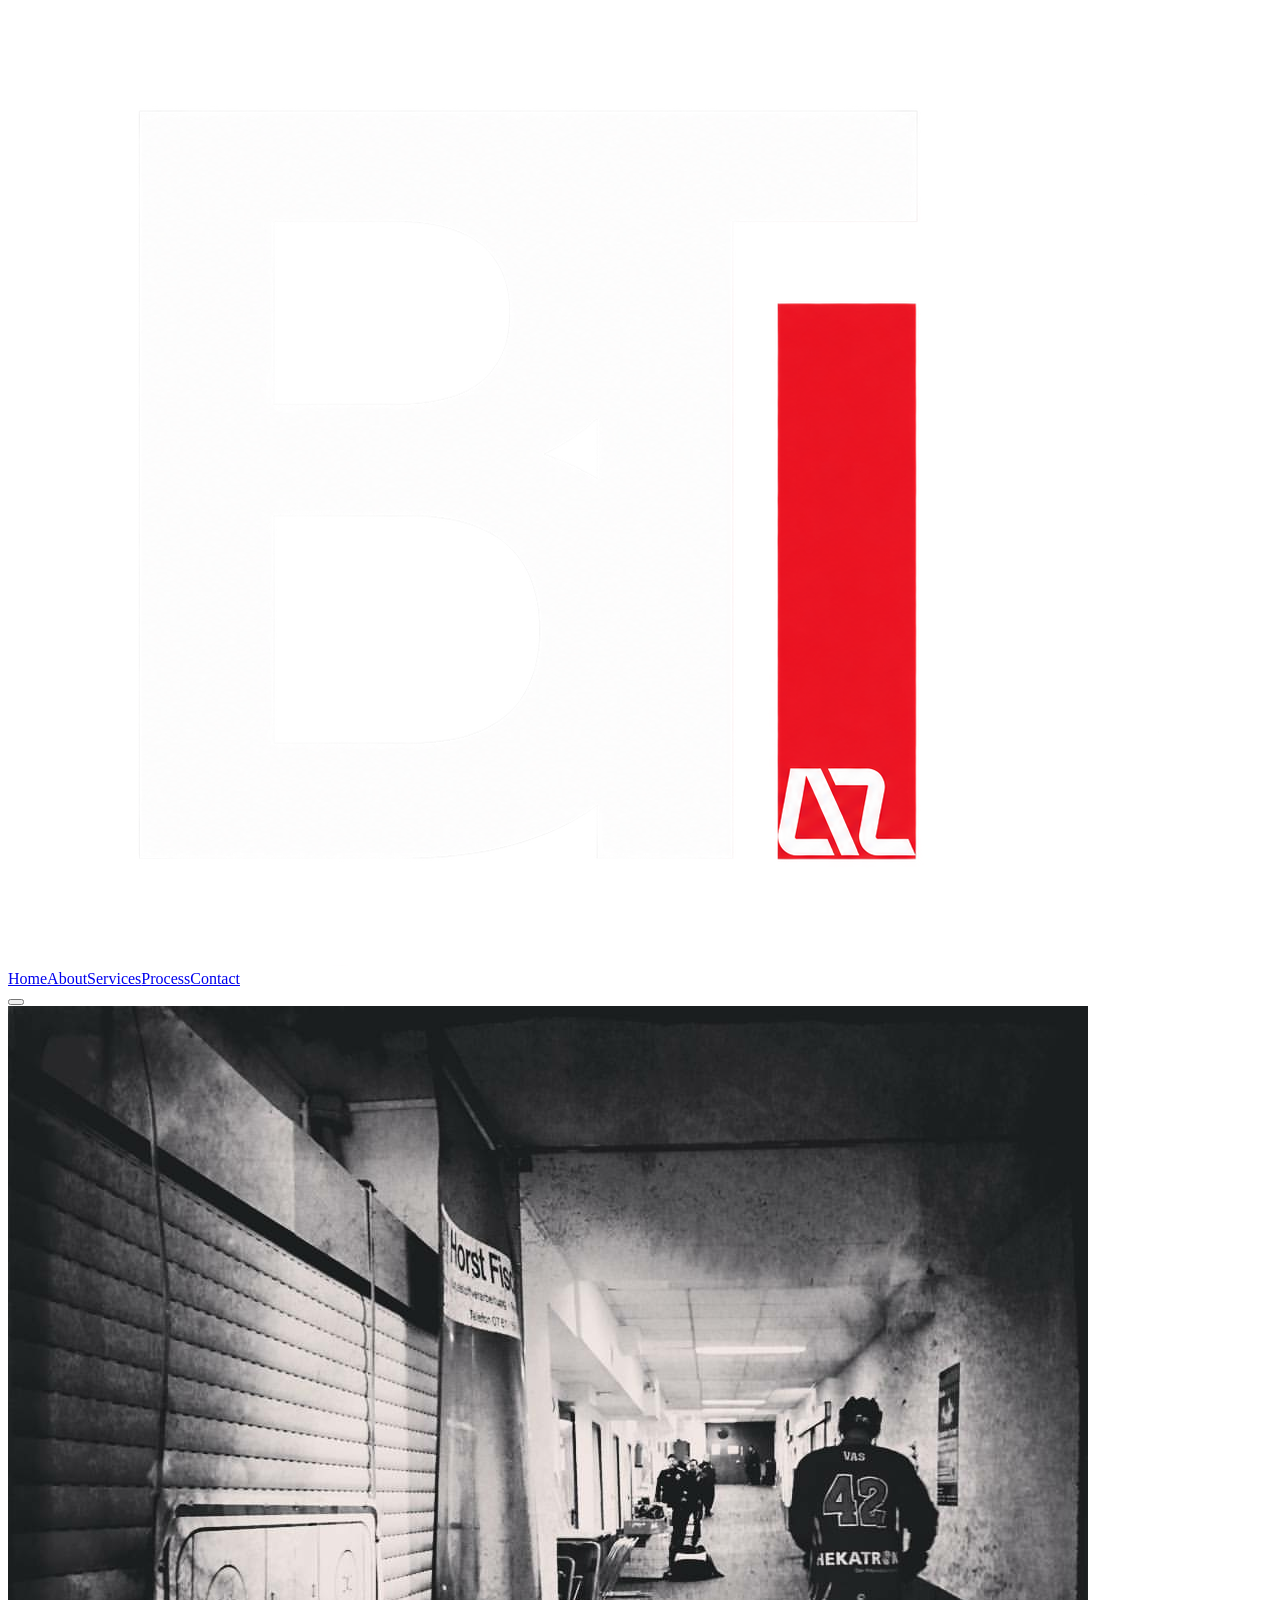
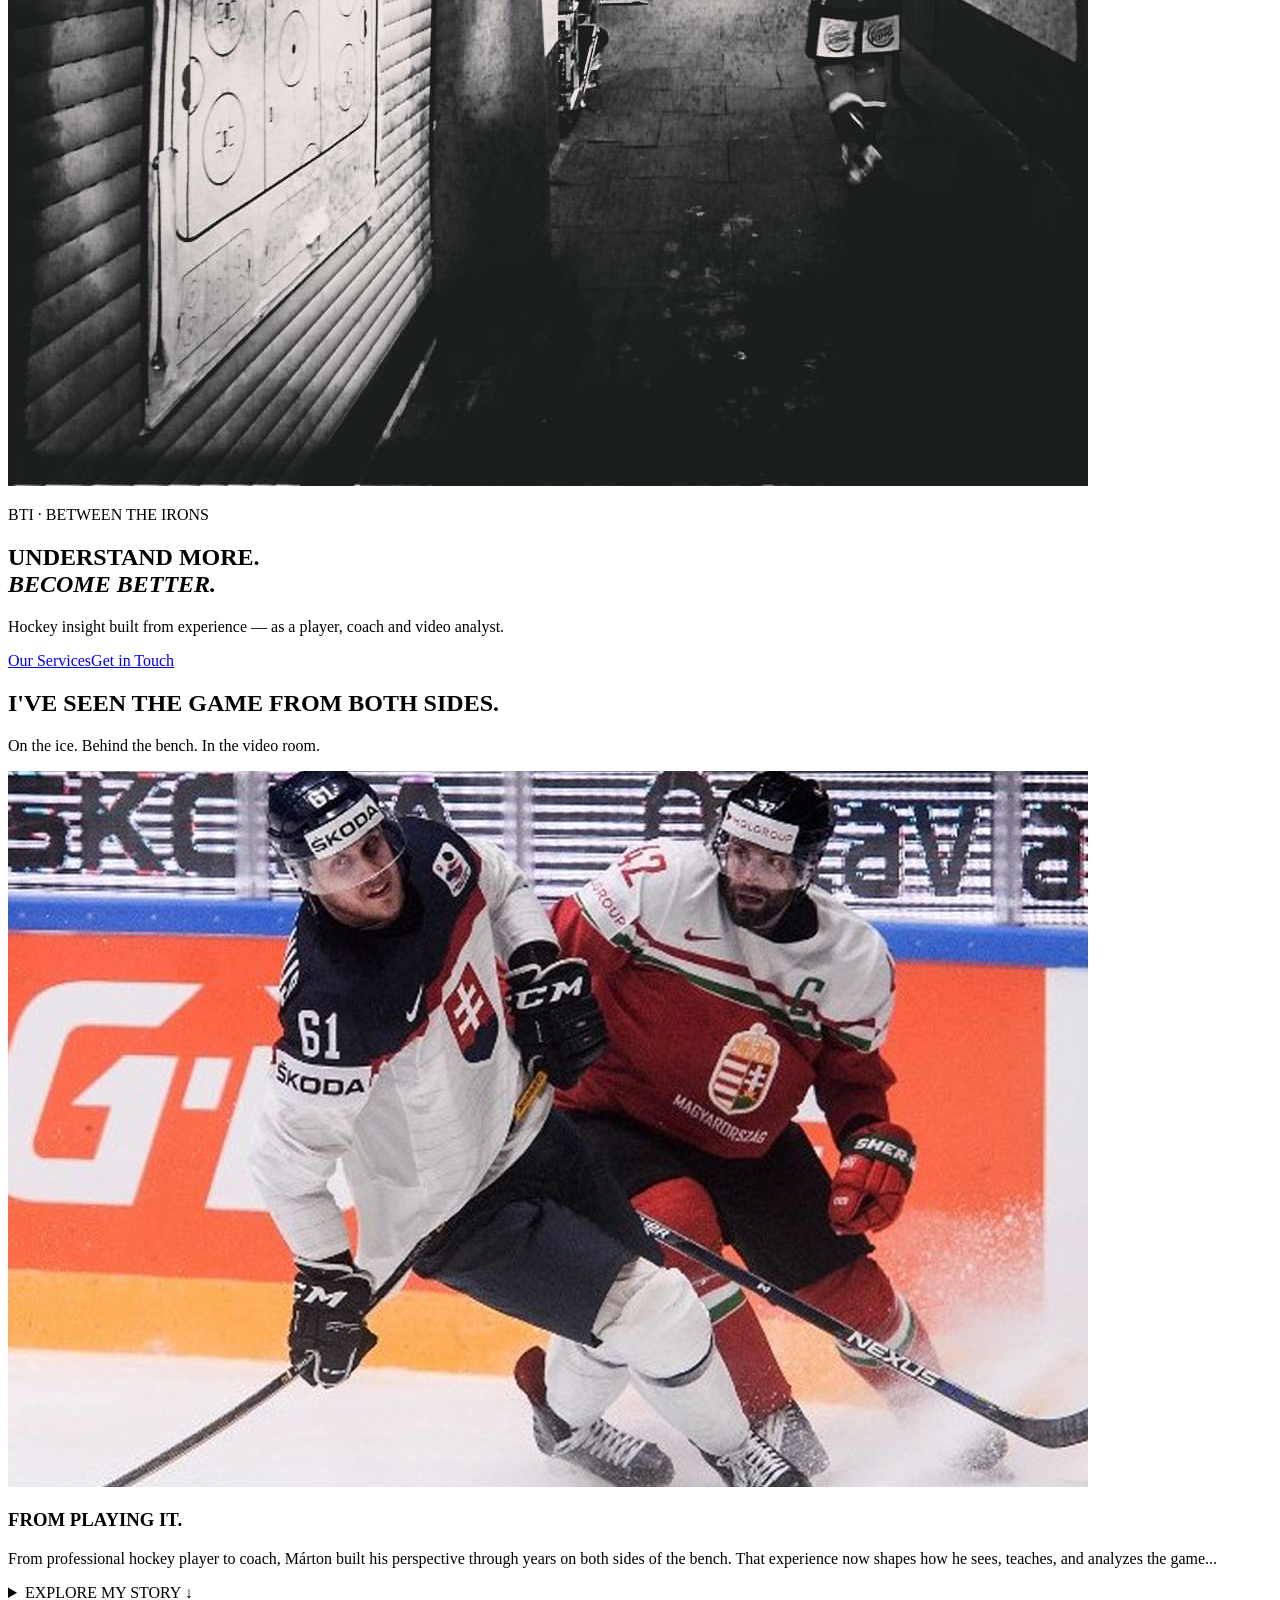
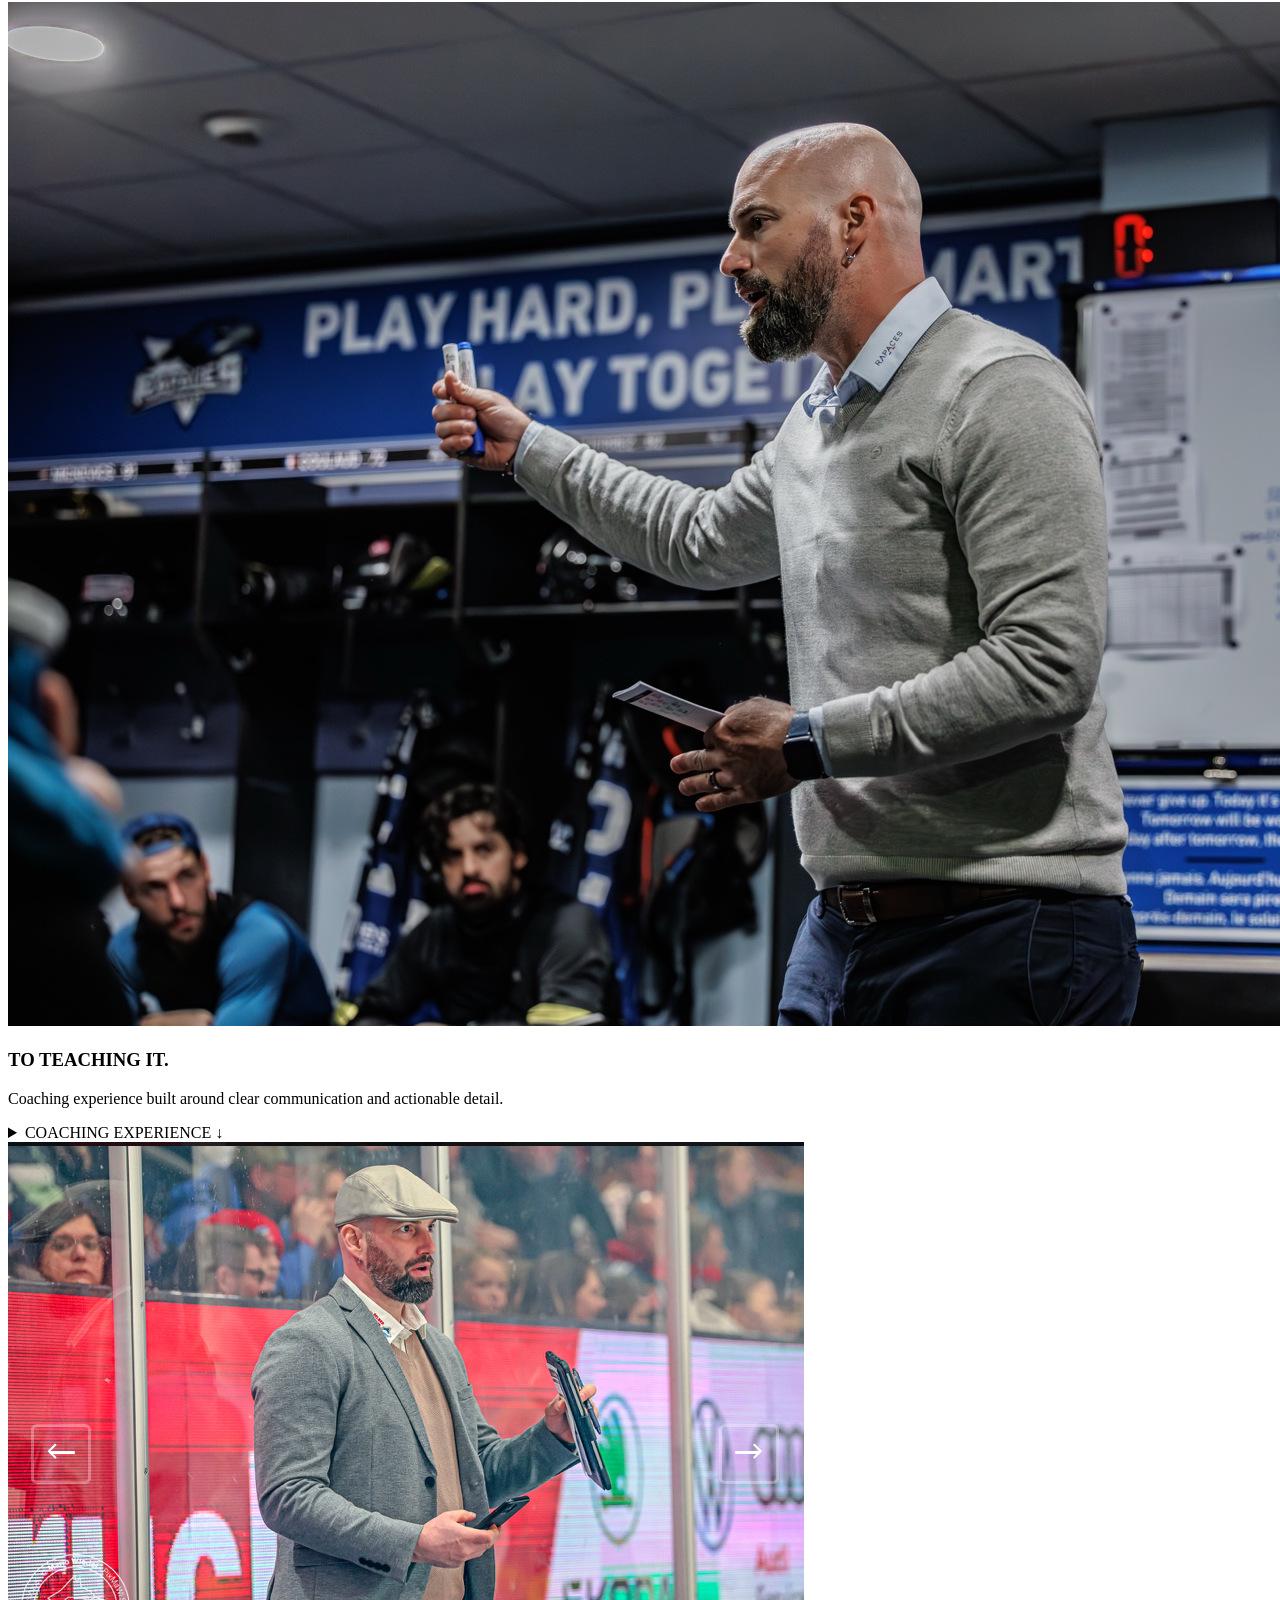
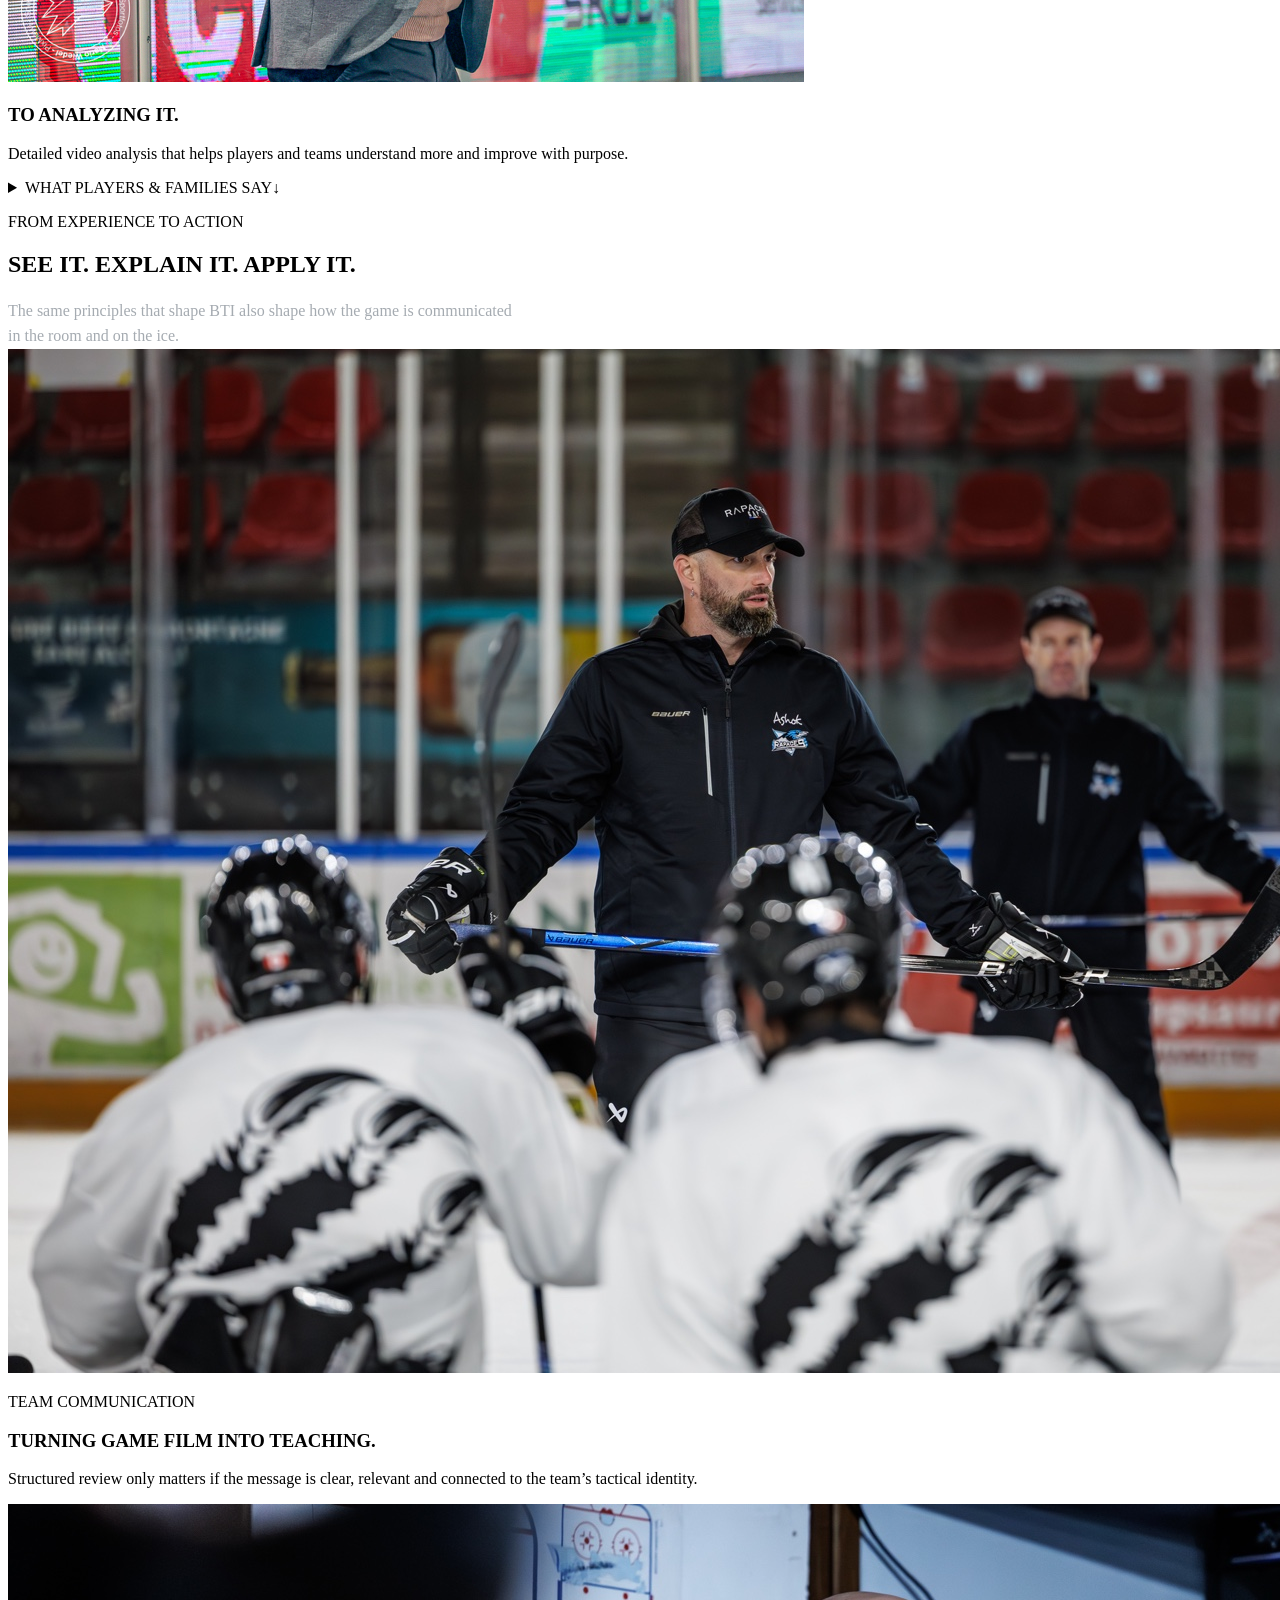
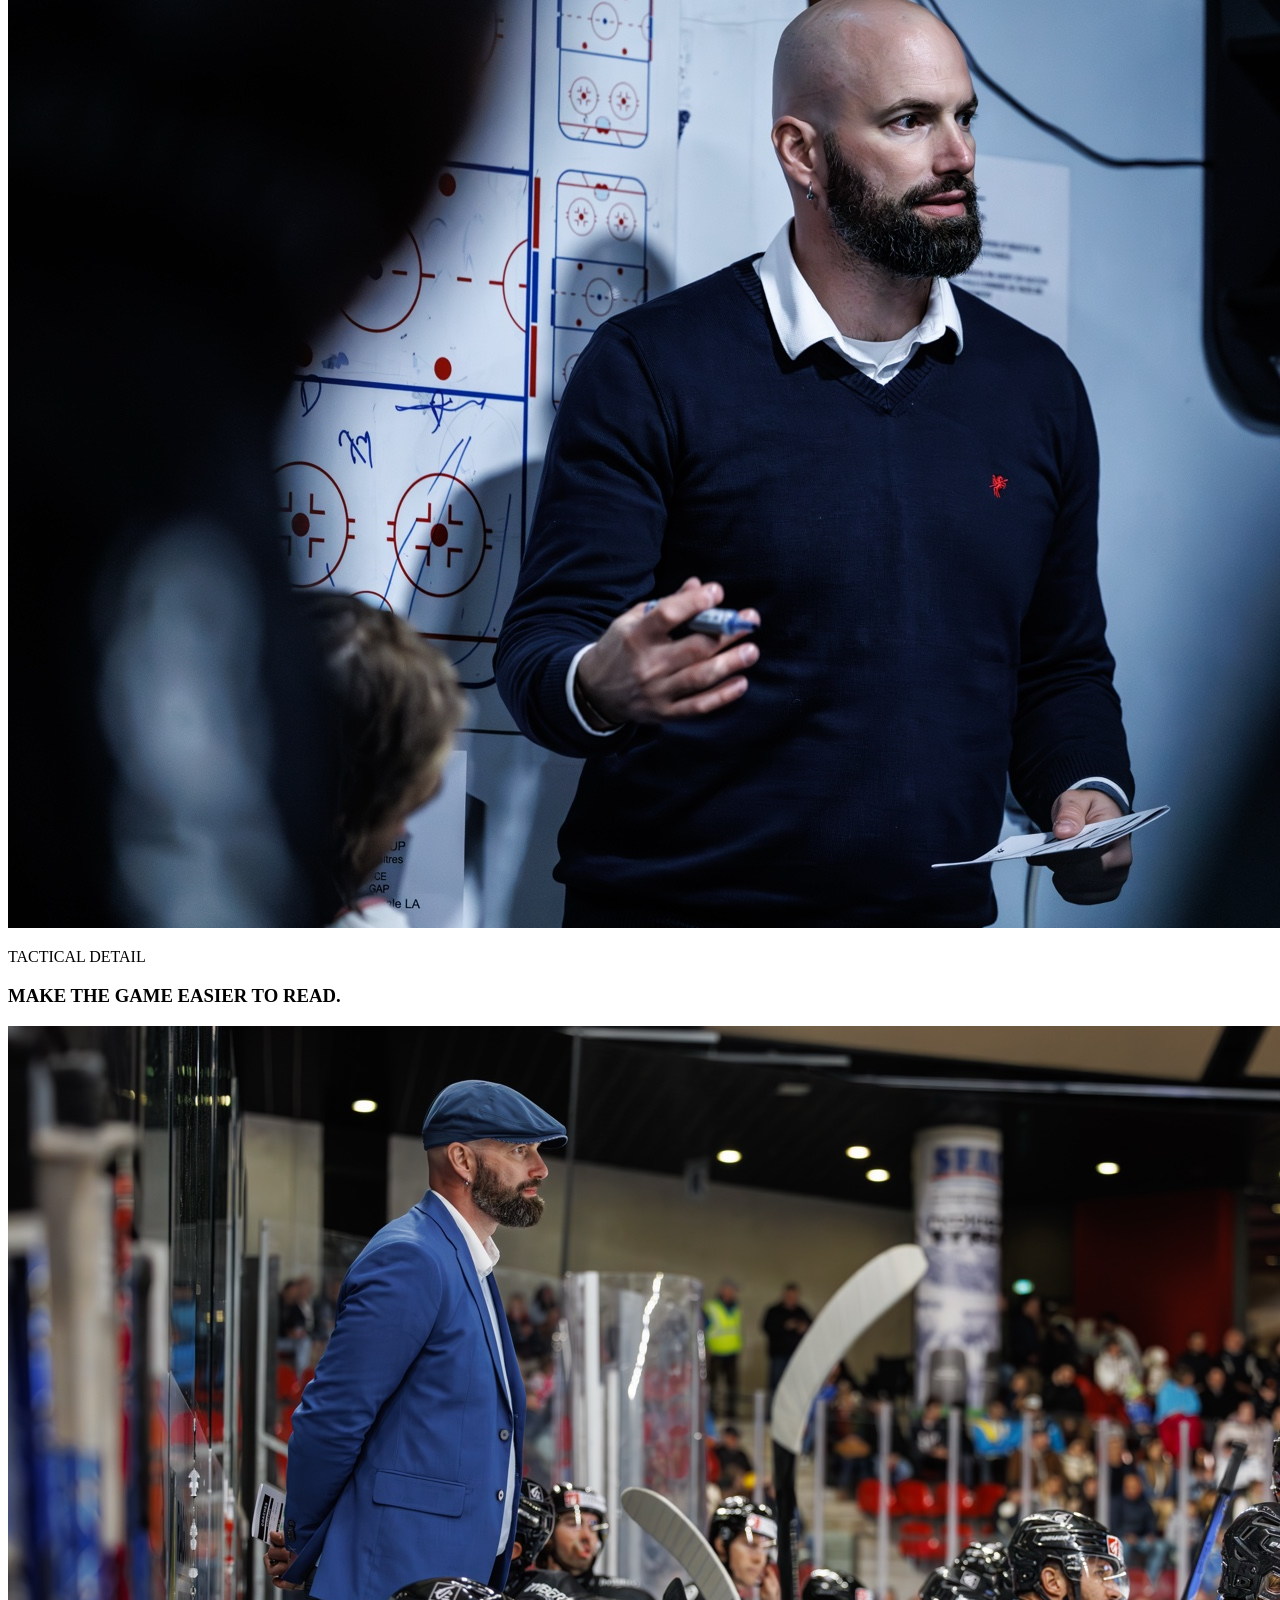
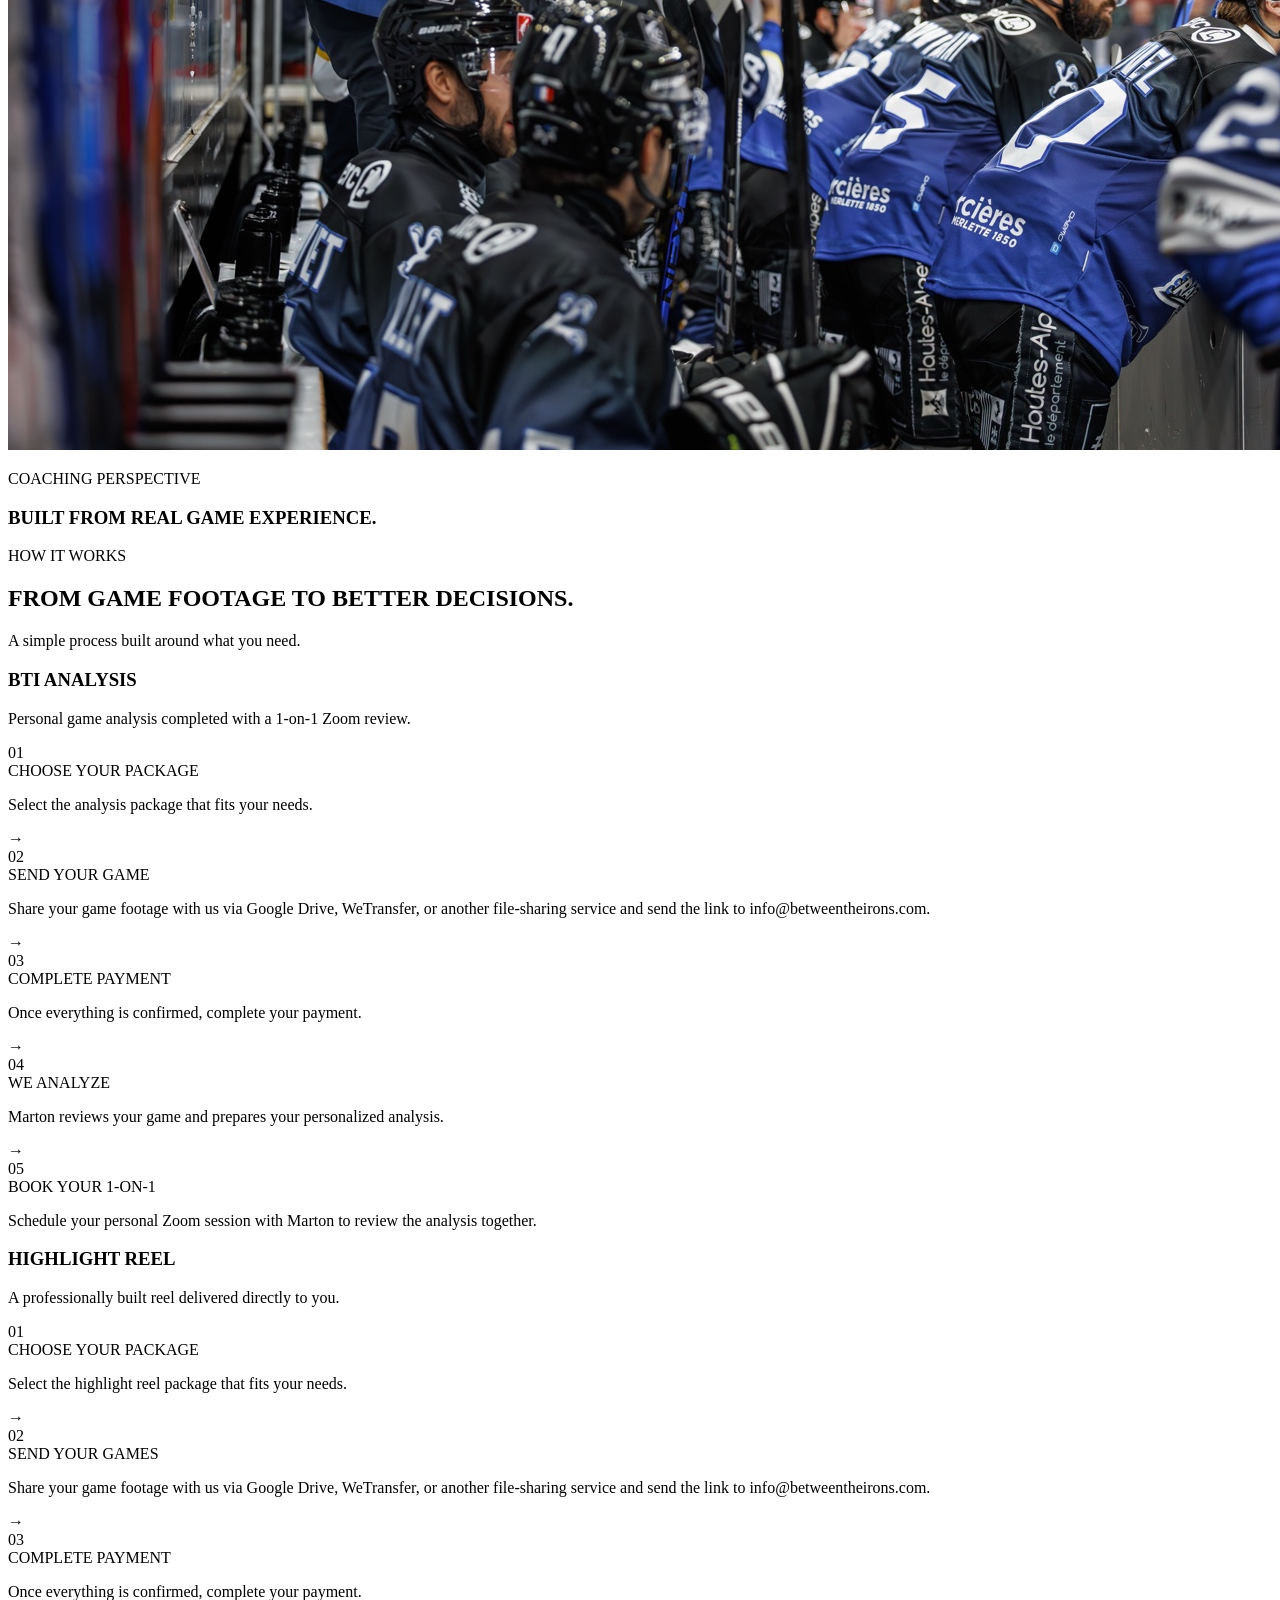
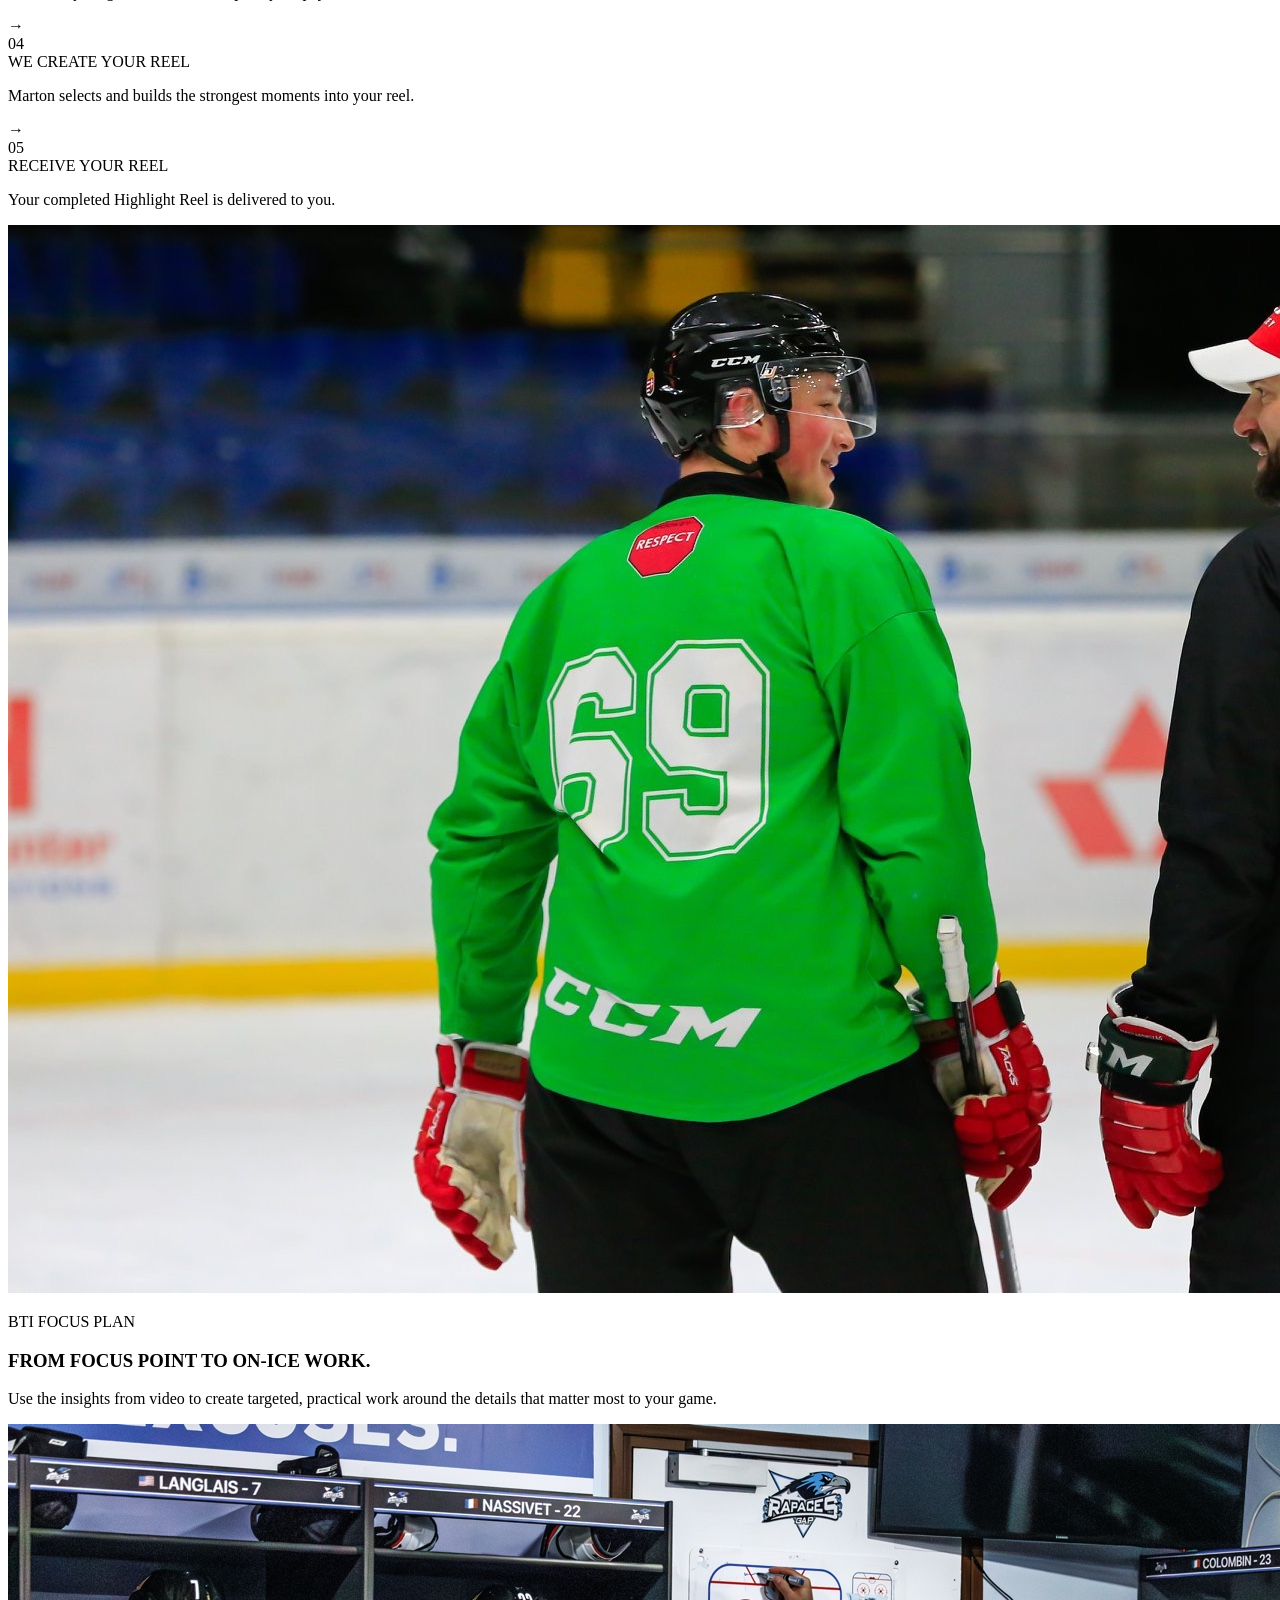
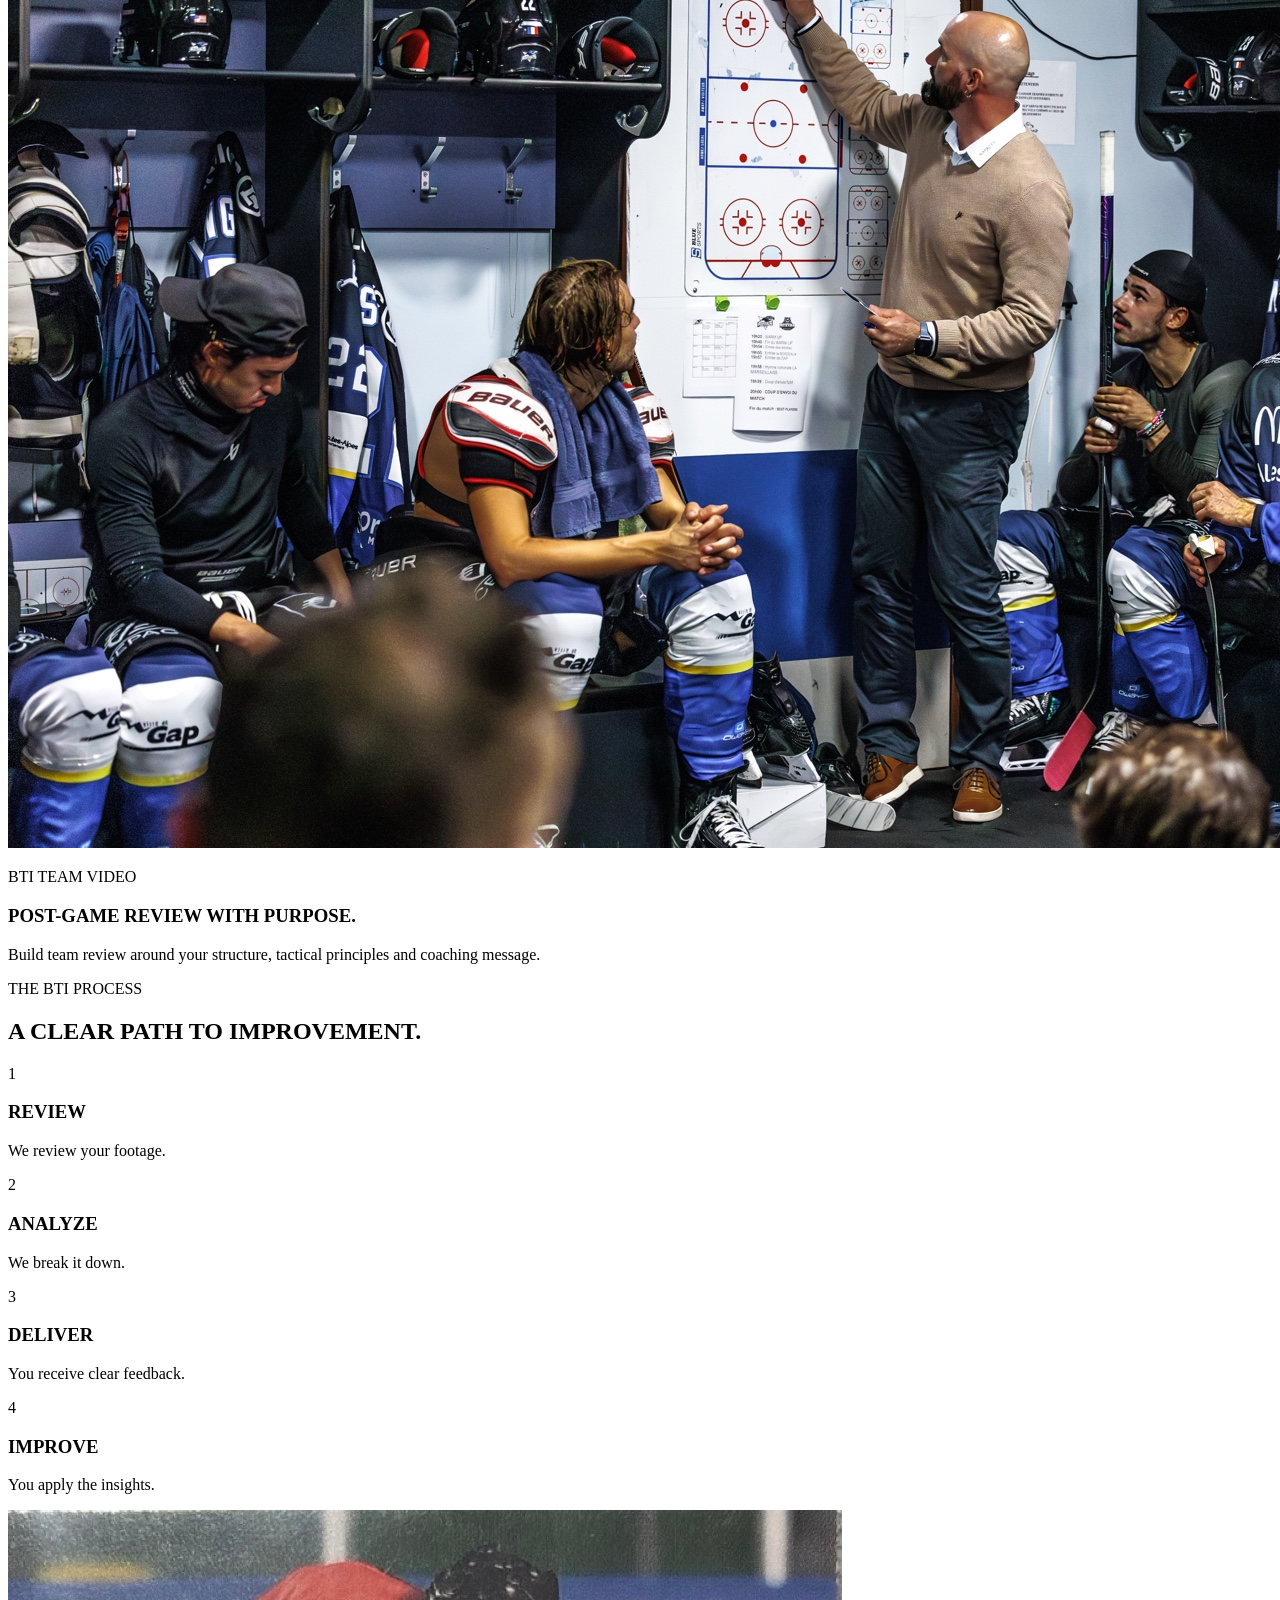
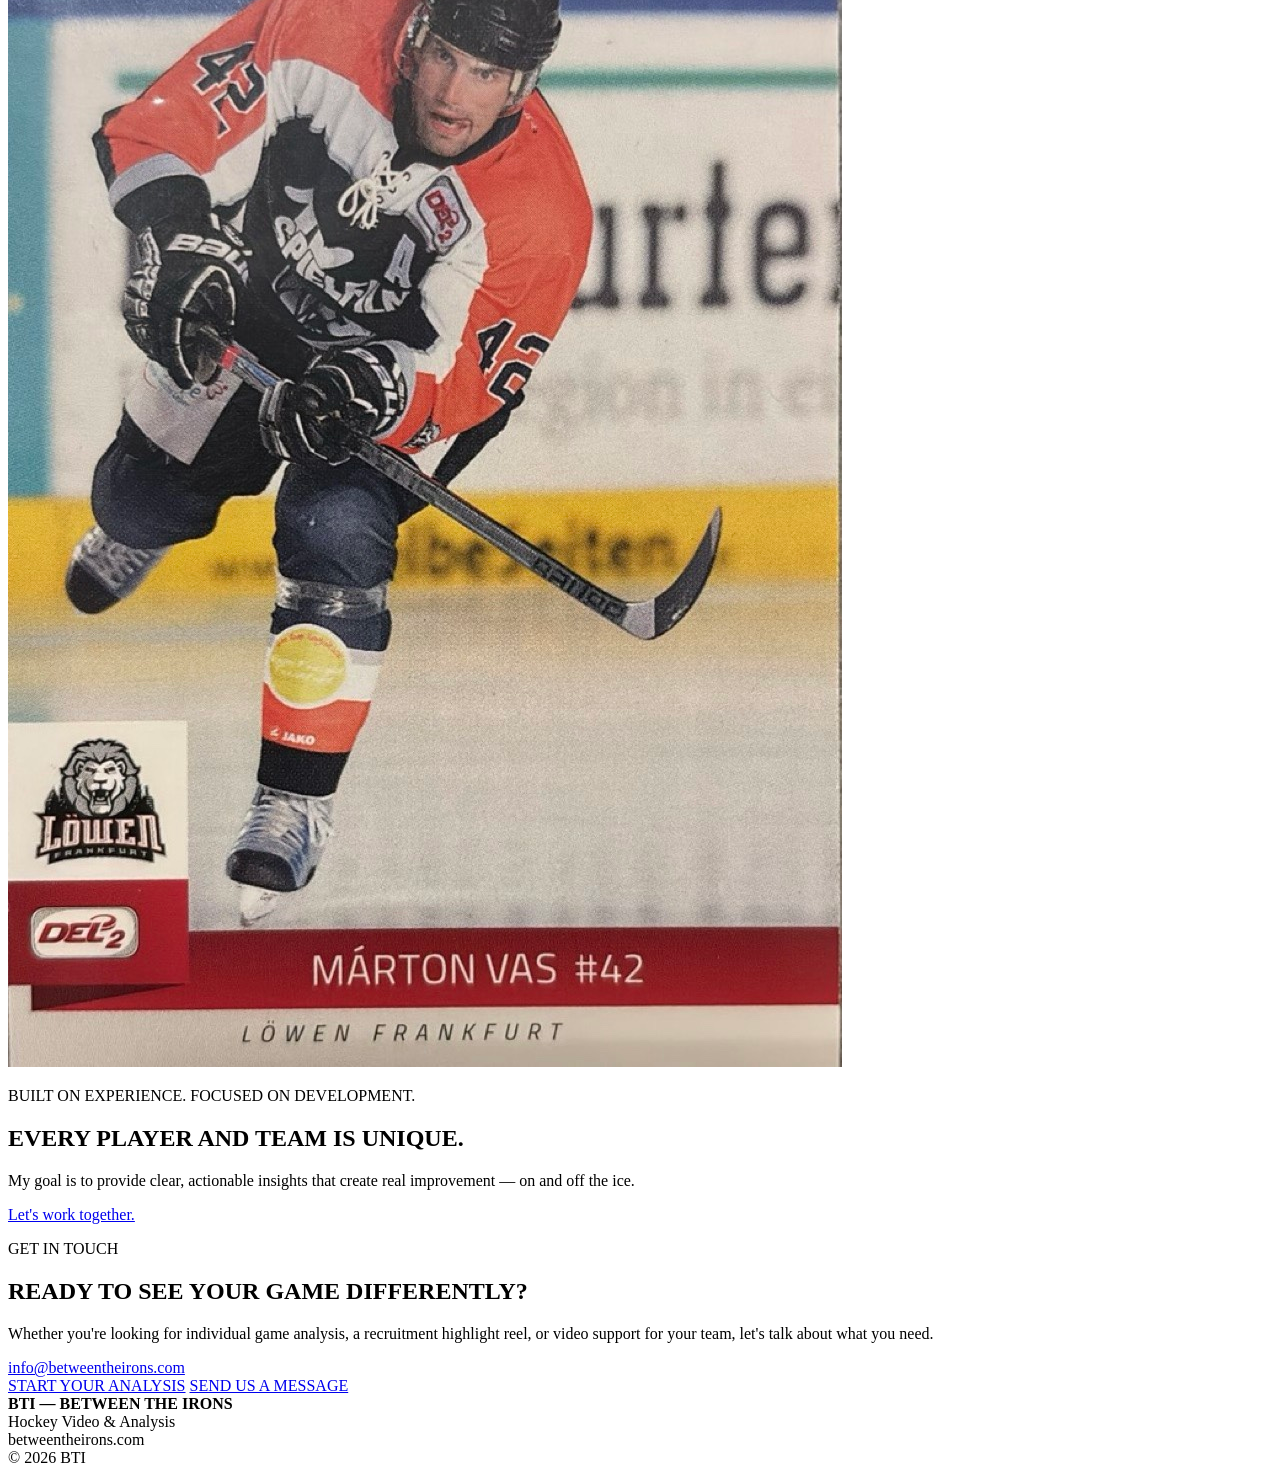
==== index.html @ e77cda86 "cloudfare commit" ====
<!DOCTYPE html>

<html lang="en">

<head>
  <meta charset="utf-8" />
  <meta content="width=device-width,initial-scale=1" name="viewport" />
  <title>BTI — Between the Irons</title>
  <meta name="description"
    content="BTI — Between the Irons. Hockey insight built from experience — as a player, coach and video analyst." />

  <link rel="stylesheet" href="css/style.css">
</head>

<body>
  <header>
    <div class="nav"><a aria-label="BTI" class="brand" href="#home"><img alt="BTI logo" src="images/image-1.png" /></a>
      <nav id="primary-nav"><a href="#home">Home</a><a href="#about">About</a><a href="Services.html">Services</a><a
          href="#process">Process</a><a href="#contact">Contact</a></nav><button aria-controls="primary-nav"
        aria-expanded="false" aria-label="Open menu" class="nav-toggle" id="nav-toggle"
        type="button"><span></span><span></span><span></span></button>
    </div>
  </header>


  <!-- Main Content -->
  <main>
    <section class="hero" id="home"><img alt="Hockey player number 42 in arena hallway" src="images/image-2.jpg" />
      <div class="wrap">
        <p class="eyebrow">BTI · BETWEEN THE IRONS</p>
        <h1>UNDERSTAND MORE.<br /><em>BECOME BETTER.</em></h1>
        <p>Hockey insight built from experience — as a player, coach and video analyst.</p>
        <div class="actions"><a class="btn red" href="Services.html">Our Services</a><a class="btn" href="#contact">Get
            in
            Touch</a></div>
      </div>
    </section>

    <!-- Intro Section -->
    <section class="intro">
      <div class="wrap">
        <h2>I'VE SEEN THE GAME FROM BOTH SIDES.</h2>
        <p>On the ice. Behind the bench. In the video room.</p>
        <div class="redline"></div>
      </div>
    </section>

    <!-- About Section -->
    <div class="wrap">
      <section class="triple" id="about">
        <div class="tile playing">
          <div class="imgbox"><img alt="Marton Vas playing for Hungary in international ice hockey"
              src="images/image-3.jpg" /></div>
          <div class="tilecopy">
            <div class="row">
              <!-- <div class="ico">⌁</div> -->
              <div>
                <h3>FROM PLAYING IT.</h3>
                <div class="about-bti-copy"></div>
                <p class="playing-preview">From professional hockey player to coach, Márton built his perspective
                  through
                  years on both sides of the bench. That experience now shapes how he sees, teaches, and analyzes the
                  game...</p>
              </div>
            </div>
            <details class="about-details">
              <summary class="about-summary"><span>EXPLORE MY STORY</span>
                <span class="about-arrow" id="arrow">↓</span>
              </summary>
              <div class="about-dropdown-body">
                <h3 style="margin:18px 0 18px;color:#fff;font-size:22px;letter-spacing:.5px;">FROM PLAYER. TO COACH. TO
                  A
                  DIFFERENT WAY OF SEEING THE GAME.</h3>
                <p>Hockey has been a part of my life for as long as I can remember. It has taken me across countries,
                  cultures and different levels of the game — and each of those experiences has shaped the way I see
                  hockey today.</p>
                <p>As a junior, I had the opportunity to play in both <strong>the United States and Canada</strong>,
                  experiencing the North American game firsthand. As a professional, my career took me through
                  <strong>six
                    different countries and professional leagues</strong>. Toward the end of my playing career, I had
                  the
                  honor of serving as <strong>captain of the Hungarian National Team</strong> and representing Hungary
                  at
                  the <strong>IIHF World Championship at the top level</strong>.
                </p>
                <p>But playing the game was only one part of my education in hockey.</p>
                <p>Coaching taught me to look at the game from a different perspective — beyond the result of a play and
                  into the decisions, positioning, timing and details behind it. Video added another layer, giving me
                  the
                  opportunity to slow the game down and help players understand what is happening around them and why.
                </p>
                <p>That experience is the foundation of <strong>BTI</strong>.</p>
                <p>I don’t believe video analysis should simply point out mistakes or tell a player what they should
                  have
                  done. I want players to understand <strong>why</strong> a situation developed the way it did, what
                  options were available to them, and how they can use that understanding the next time they step on the
                  ice.</p>
                <p>Every player is different. Different strengths. Different roles. Different goals. That’s why my
                  approach is personal. We look at <strong>your game</strong>, identify the areas that can make the
                  biggest difference, and turn those insights into clear focus points you can actually work on.</p>
                <p><strong>The goal is not to create a different player. It’s to help you get more out of the player you
                    already are.</strong></p>
                <p><strong>Understand More. Become Better.</strong></p>
                <div class="experience-groups">
                  <div class="experience-group">
                    <div class="experience-title">PLAYING EXPERIENCE</div>
                    <div class="about-stats">
                      <div class="about-stat"><strong>USA + CANADA</strong><span>Junior Hockey</span></div>
                      <div class="about-stat"><strong>6 COUNTRIES</strong><span>Professional Hockey</span></div>
                      <div class="about-stat"><strong>TEAM CAPTAIN</strong><span>Hungarian National Team</span></div>
                      <div class="about-stat"><strong>IIHF WORLD CHAMPIONSHIP</strong><span>Top Division</span></div>
                    </div>
                  </div>
                </div>
              </div>
            </details>
          </div>
        </div>
        <div class="tile teaching">
          <div class="imgbox">
            <img alt="Hockey coach at rink" src="images/image-4.jpg" />
          </div>
          <div class="tilecopy">
            <div class="row">
              <!-- <div class="ico">◉</div> -->
              <div>
                <h3>TO TEACHING IT.</h3>
                <p>Coaching experience built around clear communication and actionable detail.</p>
              </div>
            </div>
            <details class="teaching-coaching-details">
              <summary class="teaching-coaching-summary">
                <span>COACHING EXPERIENCE</span>
                <span class="teaching-coaching-arrow" id="arrow">↓</span>
              </summary>
              <div class="teaching-coaching-body">
                <p>After my playing career, I continued in hockey through player development and coaching. I worked
                  within
                  the <strong>Hungarian Ice Hockey National Development Program</strong>, developing players from
                  <strong>U13 through U18</strong>, before becoming <strong>Head Coach of the Hungarian U20 National
                    Team</strong>.
                </p>
                <p>I later took on a management role as <strong>General Manager within the Hungarian Ice Hockey
                    Federation</strong>, adding another perspective to my understanding of player development and the
                  game.</p>
                <p>My coaching career then continued internationally, working in both <strong>France and
                    Germany</strong>
                  as a <strong>Head Coach and Assistant Coach</strong>.</p>
                <p>These different roles — from individual player development to national teams, professional coaching
                  and
                  management — have shaped the way I work with players today and the way I approach video analysis
                  through
                  BTI.</p>
                <div class="about-stats coaching-stats">
                  <div class="about-stat"><strong>U13–U18</strong><span>National Development</span></div>
                  <div class="about-stat"><strong>U20</strong><span>Head Coach</span></div>
                  <div class="about-stat"><strong>FEDERATION GM</strong><span>Hungarian Ice Hockey</span></div>
                  <div class="about-stat"><strong>FRANCE + GERMANY</strong><span>Head &amp; Assistant Coach</span></div>
                </div>
              </div>
            </details>
          </div>
        </div>
        <div class="tile analyzing">
          <div class="imgbox"><img alt="Hockey video analysis" src="images/image-5.jpg" /></div>
          <div class="tilecopy">
            <div class="row">
              <!-- <div class="ico">⌘</div> -->
              <div>
                <h3>TO ANALYZING IT.</h3>
                <p>Detailed video analysis that helps players and teams understand more and improve with purpose.</p>
              </div>
            </div>
            <details class="analyzing-testimonials-details">
              <summary class="analyzing-testimonials-summary"><span>WHAT PLAYERS &amp; FAMILIES SAY</span><span
                  class="analyzing-testimonials-arrow" id="arrow">↓</span></summary>
              <div class="analyzing-testimonials-content">
                <div class="testimonial bti-feedback-card">
                  <p class="testimonial-quote">“Marton’s video analysis identified and corrected deficiencies in my game
                    while improving my confidence in myself and my playmaking abilities. Marton knows a lot about all
                    aspects of the game and is able to break down and communicate complex concepts into clear and
                    concise
                    steps. He helped me through many challenges, both in the physical and mental game of hockey. Overall
                    he was very helpful with the jump from High School to the NCAA.”</p>
                  <div class="testimonial-author">Heron Rohweder, RIT, NCAA D1</div>
                </div>
                <div class="testimonial bti-feedback-card">
                  <p class="testimonial-quote">“Marton created outstanding highlights videos of my daughter that capture
                    her strengths in all aspects of her hockey game. The process was quick and easy. I sent Marton
                    videos
                    of full games. Within a few days he produced reels that were high-quality, focused and well timed.
                    Each video has multiple segments, flowing seamlessly, clearly identifying my daughter and her
                    highlighted skills. She has received great feedback from coaches on the reels and we are thrilled
                    with
                    the results!”</p>
                  <div class="testimonial-author">Einav Shochat, mother of Willow Rohweder, Purcell Academy 19U</div>
                </div>
              </div>
            </details>
          </div>
        </div>
      </section>
    </div>
    <!-- Visual Story -->
    <section class="visual-story">
      <div class="wrap">
        <div class="section-title">
          <p class="eyebrow">FROM EXPERIENCE TO ACTION</p>
          <h2>SEE IT. EXPLAIN IT. APPLY IT.</h2>
          <p style="color:#a5abb1;max-width:520px;line-height:1.6;margin:0">The same principles that shape BTI also
            shape how the game is communicated in the room and on the ice.</p>
        </div>
        <div class="visual-grid">
          <div class="visual-main">
            <img alt="Coach explaining team tactics in the locker room" src="images/image-6.jpg" />
            <div class="visual-caption">
              <p class="eyebrow">TEAM COMMUNICATION</p>
              <h3>TURNING GAME FILM INTO TEACHING.</h3>
              <p>Structured review only matters if the message is clear, relevant and connected to the team’s tactical
                identity.</p>
            </div>
          </div>
          <div class="visual-stack">
            <div class="visual-side">
              <img alt="Coach explaining tactics at a board" src="images/image-7.jpg" />
              <div class="visual-caption">
                <p class="eyebrow">TACTICAL DETAIL</p>
                <h3>MAKE THE GAME EASIER TO READ.</h3>
              </div>
            </div>
            <div class="visual-side">
              <img alt="Coach standing behind the bench" src="images/image-8.jpg" />
              <div class="visual-caption">
                <p class="eyebrow">COACHING PERSPECTIVE</p>
                <h3>BUILT FROM REAL GAME EXPERIENCE.</h3>
              </div>
            </div>
          </div>
        </div>
      </div>
    </section>
    <!-- Services -->
    <!-- <section class="section" id="services">
      <div class="wrap">
        <div class="section-title">
          <div>
            <p class="eyebrow">SERVICES</p>
            <h2>TAILORED. ACTIONABLE. IMPACTFUL.</h2>
          </div>
          <p style="color:#a5abb1;max-width:470px;line-height:1.6;margin:0">
            Open any service to see the full description.
          </p>
        </div>
        <div class="service-details">
          <details class="service-detail">
            <summary>
              <span class="service-icon"><svg aria-hidden="true" viewbox="0 0 48 48">
                  <circle cx="20" cy="20" r="11"></circle>
                  <path d="M28 28l11 11"></path>
                </svg></span>
              <span class="service-title"><b>BTI ANALYSIS</b><small>Understand your game.</small></span>
              <span class="service-chevron">＋</span>
            </summary>
            <div class="service-content">
              <h3>BTI ANALYSIS — UNDERSTAND YOUR GAME</h3>
              <p>Your game is broken down shift by shift, providing a detailed analysis of your performance throughout
                the game.</p>
              <p>Each shift is reviewed from both a tactical and individual skill perspective. We look at your
                positioning, decision-making, reads, puck management and execution — but also at the options available
                to you in each situation.</p>
              <p>The goal is not simply to show you what happened, but to help you understand why it happened, what you
                could do differently, and how you can become more effective in similar situations.</p>
              <p>The analysis is always built around your game, your role and your individual goals.</p>
              <div class="pricing-label">Choose Your Development Plan</div>
              <div class="pricing-grid">
                <div class="price-card">
                  <h4>Single Analysis</h4>
                  <div class="price">$99</div>
                  <p>1–2 games of pre-selected player shifts</p>
                  <ul>
                    <li>Shift-by-shift analysis</li>
                    <li>Tactical + individual skill feedback</li>
                    <li>45–60 min 1-on-1 video meeting</li>
                    <li>Individual focus points</li>
                  </ul>
                  <a class="price-action" href="#contact">Get Started</a>
                </div>
                <div class="price-card">
                  <h4>3-Analysis Development</h4>
                  <div class="price">$249</div>
                  <p>Three individual analysis sessions</p>
                  <ul>
                    <li>3 × 45–60 min meetings</li>
                    <li>Progress tracking</li>
                    <li>Updated focus points</li>
                    <li>Save $48</li>
                  </ul>
                  <a class="price-action" href="#contact">Get Started</a>
                </div>
                <div class="price-card popular">
                  <span class="price-badge">MOST POPULAR</span>
                  <h4>5-Analysis Development</h4>
                  <div class="price">$399</div>
                  <p>Long-term individual development</p>
                  <ul>
                    <li>5 × 45–60 min meetings</li>
                    <li>Long-term progress tracking</li>
                    <li>Updated individual focus points</li>
                    <li>BTI Focus Plan included</li>
                    <li>Save $96</li>
                  </ul>
                  <a class="price-action" href="#contact">Get Started</a>
                </div>
              </div>
              <div class="price-note">Need your shifts extracted from full-game footage?<br />Shift Extraction from Full
                Game — +$50 / game.<br /><span style="color:#9299a0">Already have your shifts clipped? Send them
                  directly and there is no additional footage preparation fee.</span></div>
            </div>
          </details>
          <details class="service-detail">
            <summary>
              <span class="service-icon"><svg aria-hidden="true" viewbox="0 0 48 48">
                  <path d="M7 18h34v23H7z"></path>
                  <path d="M7 18l5-11h31l-5 11"></path>
                  <path d="M15 7l-5 11M25 7l-5 11M35 7l-5 11"></path>
                </svg></span>
              <span class="service-title"><b>BTI HIGHLIGHTS</b><small>Showcase your game.</small></span>
              <span class="service-chevron">＋</span>
            </summary>
            <div class="service-content">
              <h3>BTI HIGHLIGHTS — SHOWCASE YOUR GAME</h3>
              <p>Professional highlight reels created to help players promote themselves and get their game in front of
                the right people.</p>
              <p>Whether you are looking to catch the attention of college programs, coaches, scouts or potential teams,
                your reel is built to present your strengths clearly and effectively.</p>
              <p>We select and organize the most relevant moments from your game footage to create a concise,
                professional video that gives coaches and recruiters a quick understanding of who you are as a player
                and what you can bring to a team.</p>
              <p>The goal is simple: make your game easy to see, easy to understand, and worth watching.</p>
              <div class="pricing-label">Highlight Options</div>
              <div class="pricing-grid" style="grid-template-columns:repeat(2,1fr)">
                <div class="price-card">
                  <h4>Player Highlight Reel</h4>
                  <div class="price">$249</div>
                  <p>3–5 games recommended</p>
                  <ul>
                    <li>3–5 min full highlight reel</li>
                    <li>Professional clip selection from player-provided shifts/clips</li>
                    <li>Structured player presentation</li>
                    <li>Player identification / highlighting</li>
                    <li>Clean professional editing</li>
                    <li>1 revision</li>
                  </ul>
                  <a class="price-action" href="#contact">Get Started</a>
                </div>
                <div class="price-card popular">
                  <span class="price-badge">RECRUITMENT</span>
                  <h4>Recruitment Reel Package</h4>
                  <div class="price">$349</div>
                  <p>Full Highlight Reel + Recruitment Cut</p>
                  <ul>
                    <li>3–5 min full highlight reel</li>
                    <li>60–120 sec targeted recruitment cut</li>
                    <li>Recruitment-focused clip selection and structure</li>
                    <li>Player identification / highlighting</li>
                    <li>Designed for coaches, scouts, teams and college programs</li>
                    <li>1 revision</li>
                  </ul>
                  <a class="price-action" href="#contact">Get Started</a>
                </div>
              </div>
              <div class="price-note">
                Full-Game Footage Review &amp; Clip Selection — +$50 / game<br />
                <span style="color:#9299a0">For the best result, we recommend footage from at least 3–4 games. Multiple
                  games allow us to show different situations and build a more complete picture of you as a player. If
                  you send full-game footage instead of pre-selected shifts or clips, BTI can review the games and
                  identify the moments that best represent your game.</span>
              </div>
            </div>
          </details>
          <details class="service-detail">
            <summary>
              <span class="service-icon"><svg aria-hidden="true" viewbox="0 0 48 48">
                  <circle cx="24" cy="15" r="6"></circle>
                  <circle cx="11" cy="20" r="5"></circle>
                  <circle cx="37" cy="20" r="5"></circle>
                  <path
                    d="M14 39c0-8 4-13 10-13s10 5 10 13M3 39c0-7 3-11 8-11 3 0 5 1 7 4M45 39c0-7-3-11-8-11-3 0-5 1-7 4">
                  </path>
                </svg></span>
              <span class="service-title"><b>BTI TEAM VIDEO</b><small>Review. Understand. Prepare.</small></span>
              <span class="service-chevron">＋</span>
            </summary>
            <div class="service-content">
              <h3>BTI TEAM VIDEO — REVIEW. UNDERSTAND. PREPARE.</h3>
              <p>Professional post-game video review designed around your team’s playing system, tactical principles and
                coaching philosophy.</p>
              <p>Each game is analyzed from a team perspective, focusing on how effectively the players execute the
                structure and tactical concepts established by the coaching staff.</p>
              <p>Key situations are selected and organized into a clear, structured video review that can be used by
                coaches for team meetings, post-game feedback and preparation for the next game or practice.</p>
              <p>The analysis can be tailored to the areas that matter most to your team — from 5-on-5 structure,
                forecheck and breakouts to zone entries, defensive-zone coverage and special teams.</p>
              <p>The goal is to turn game footage into clear, relevant teaching material that supports the coaching
                staff and helps the team learn from every game.</p>
              <div class="price-note">Custom Team Pricing<br />Pricing is tailored to your team’s schedule, workflow and
                analysis needs.<br /><a class="price-action" href="#contact">Contact for Team Pricing</a></div>
            </div>
          </details>
          <details class="service-detail">
            <summary>
              <span class="service-icon"><svg aria-hidden="true" viewbox="0 0 48 48">
                  <rect height="32" rx="2" width="38" x="5" y="6"></rect>
                  <path d="M13 15l7 7m0-7l-7 7"></path>
                  <circle cx="33" cy="18" r="5"></circle>
                  <path d="M13 31c8-7 14-3 22-8"></path>
                  <path d="M31 27l4-4-5-2"></path>
                </svg></span>
              <span class="service-title"><b>BTI FOCUS PLAN</b><small>Turn insight into action.</small></span>
              <span class="service-chevron">＋</span>
            </summary>
            <div class="service-content">
              <h3>BTI FOCUS PLAN — TURN INSIGHT INTO ACTION</h3>
              <p>Video analysis does not have to end when the video ends.</p>
              <p>Based on the focus points we identify together, BTI can create personalized on-ice drills designed
                around the specific areas of your game you want to improve.</p>
              <p>The purpose is to connect what we see on video with what you can actually work on in practice — turning
                analysis into a clear, practical development plan.</p>
              <p>Your game. Your focus. Your work.</p>
              <div class="price-note">BTI Focus Plan — $39<br />2–4 personalized, targeted on-ice exercises based on the
                development areas identified in your analysis.<br /><span style="color:#9299a0">Included with the
                  5-Analysis Development Package.</span><br /><a class="price-action" href="#contact">Add a Focus
                  Plan</a></div>
            </div>
          </details>
          <details class="service-detail mental">
            <summary>
              <span class="service-icon">◌</span>
              <span class="service-title"><b>BTI MENTAL COACHING</b><small>Available from December 2026.</small></span>
              <span class="service-badge">DEC 2026</span>
              <span class="service-chevron">＋</span>
            </summary>
            <div class="service-content">
              <h3>BTI MENTAL COACHING</h3>
              <p>A dedicated mental coaching service designed to complement the hockey and video-analysis side of BTI.
              </p>
              <p>The focus will be on helping players develop stronger self-awareness, confidence, focus, preparation
                and consistency in the situations that matter to them.</p>
              <p>This service will be available from December 2026.</p>
              <div class="price-note">Available December 2026<br /><span style="color:#9299a0">Pricing will be announced
                  with the launch of this service.</span></div>
            </div>
          </details>
        </div>
      </div>
    </section> -->
    <!-- How It Works -->
    <section class="how-it-works" id="how-it-works">
      <div class="how-wrap">
        <div class="how-eyebrow">HOW IT WORKS</div>
        <h2>FROM GAME FOOTAGE TO BETTER DECISIONS.</h2>
        <p class="how-intro">A simple process built around what you need.</p>
        <div class="how-flow-block">
          <div class="how-flow-head">
            <h3>BTI ANALYSIS</h3>
            <p>Personal game analysis completed with a 1-on-1 Zoom review.</p>
          </div>
          <div class="how-flow">
            <div class="how-step">
              <div class="how-num">01</div>
              <div class="how-step-title">CHOOSE YOUR PACKAGE</div>
              <p>Select the analysis package that fits your needs.</p>
            </div>
            <div aria-hidden="true" class="how-arrow">→</div>
            <div class="how-step">
              <div class="how-num">02</div>
              <div class="how-step-title">SEND YOUR GAME</div>
              <p>Share your game footage with us via Google Drive, WeTransfer, or another file-sharing service and send
                the link to info@betweentheirons.com.</p>
            </div>
            <div aria-hidden="true" class="how-arrow">→</div>
            <div class="how-step">
              <div class="how-num">03</div>
              <div class="how-step-title">COMPLETE PAYMENT</div>
              <p>Once everything is confirmed, complete your payment.</p>
            </div>
            <div aria-hidden="true" class="how-arrow">→</div>
            <div class="how-step">
              <div class="how-num">04</div>
              <div class="how-step-title">WE ANALYZE</div>
              <p>Marton reviews your game and prepares your personalized analysis.</p>
            </div>
            <div aria-hidden="true" class="how-arrow">→</div>
            <div class="how-step">
              <div class="how-num">05</div>
              <div class="how-step-title">BOOK YOUR 1-ON-1</div>
              <p>Schedule your personal Zoom session with Marton to review the analysis together.</p>
            </div>
          </div>
        </div>
        <div class="how-flow-block">
          <div class="how-flow-head">
            <h3>HIGHLIGHT REEL</h3>
            <p>A professionally built reel delivered directly to you.</p>
          </div>
          <div class="how-flow">
            <div class="how-step">
              <div class="how-num">01</div>
              <div class="how-step-title">CHOOSE YOUR PACKAGE</div>
              <p>Select the highlight reel package that fits your needs.</p>
            </div>
            <div aria-hidden="true" class="how-arrow">→</div>
            <div class="how-step">
              <div class="how-num">02</div>
              <div class="how-step-title">SEND YOUR GAMES</div>
              <p>Share your game footage with us via Google Drive, WeTransfer, or another file-sharing service and send
                the link to info@betweentheirons.com.</p>
            </div>
            <div aria-hidden="true" class="how-arrow">→</div>
            <div class="how-step">
              <div class="how-num">03</div>
              <div class="how-step-title">COMPLETE PAYMENT</div>
              <p>Once everything is confirmed, complete your payment.</p>
            </div>
            <div aria-hidden="true" class="how-arrow">→</div>
            <div class="how-step">
              <div class="how-num">04</div>
              <div class="how-step-title">WE CREATE YOUR REEL</div>
              <p>Marton selects and builds the strongest moments into your reel.</p>
            </div>
            <div aria-hidden="true" class="how-arrow">→</div>
            <div class="how-step">
              <div class="how-num">05</div>
              <div class="how-step-title">RECEIVE YOUR REEL</div>
              <p>Your completed Highlight Reel is delivered to you.</p>
            </div>
          </div>
        </div>
      </div>
    </section>
    <!-- photos -->
    <section class="service-photo-strip">
      <div class="wrap service-photo-grid">
        <div class="service-photo">
          <img alt="Coach communicating directly with a player on the ice" src="images/image-9.jpg" />
          <div class="visual-caption">
            <p class="eyebrow">BTI FOCUS PLAN</p>
            <h3>FROM FOCUS POINT TO ON-ICE WORK.</h3>
            <p>Use the insights from video to create targeted, practical work around the details that matter most to
              your game.</p>
          </div>
        </div>
        <div class="service-photo">
          <img alt="Coach explaining team tactics in the locker room" src="images/image-10.jpg" />
          <div class="visual-caption">
            <p class="eyebrow">BTI TEAM VIDEO</p>
            <h3>POST-GAME REVIEW WITH PURPOSE.</h3>
            <p>Build team review around your structure, tactical principles and coaching message.</p>
          </div>
        </div>
      </div>
    </section>
    <!-- process -->
    <section class="process" id="process">
      <div class="wrap process-grid">
        <div>
          <p class="eyebrow">THE BTI PROCESS</p>
          <h2>A CLEAR PATH TO IMPROVEMENT.</h2>
          <div class="steps">
            <div class="step">
              <div class="circle">1</div>
              <h3>REVIEW</h3>
              <p>We review your footage.</p>
            </div>
            <div class="step">
              <div class="circle">2</div>
              <h3>ANALYZE</h3>
              <p>We break it down.</p>
            </div>
            <div class="step">
              <div class="circle">3</div>
              <h3>DELIVER</h3>
              <p>You receive clear feedback.</p>
            </div>
            <div class="step">
              <div class="circle">4</div>
              <h3>IMPROVE</h3>
              <p>You apply the insights.</p>
            </div>
          </div>
        </div>
        <div class="laptop">
          <div class="screen"></div>
        </div>
      </div>
    </section>
    <!-- Experience -->
    <section class="wrap experience">
      <div class="cardshot"><img alt="Marton Vas number 42 player card cropped to card only"
          src="images/image-11.jpg" /></div>
      <div>
        <p class="eyebrow">BUILT ON EXPERIENCE. FOCUSED ON DEVELOPMENT.</p>
        <h2>EVERY PLAYER AND TEAM IS UNIQUE.</h2>
        <p>My goal is to provide clear, actionable insights that create real improvement — on and off the ice.</p><a
          class="cta" href="#contact">Let's work together.</a>
      </div>
    </section>
    <!-- Contact -->
    <section class="bti-contact-section" id="contact">
      <div class="wrap bti-contact-inner">
        <p class="eyebrow">GET IN TOUCH</p>
        <h2>READY TO SEE YOUR GAME DIFFERENTLY?</h2>
        <p class="bti-contact-lead">Whether you're looking for individual game analysis, a recruitment highlight reel,
          or video support for your team, let's talk about what you need.</p>
        <a class="bti-contact-email" href="mailto:info@betweentheirons.com">info@betweentheirons.com</a>
        <div class="bti-contact-actions">
          <a class="btn red" href="#services">START YOUR ANALYSIS</a>
          <a class="btn" href="mailto:info@betweentheirons.com">SEND US A MESSAGE</a>
        </div>
      </div>
    </section>
  </main>
  <footer>
    <div class="wrap footer">
      <div><b>BTI — BETWEEN THE IRONS</b><br />Hockey Video &amp; Analysis</div>
      <div>betweentheirons.com</div>
      <div>© 2026 BTI</div>
    </div>
  </footer>
  <script defer="" src="js/script.js"></script>
</body>

</html>
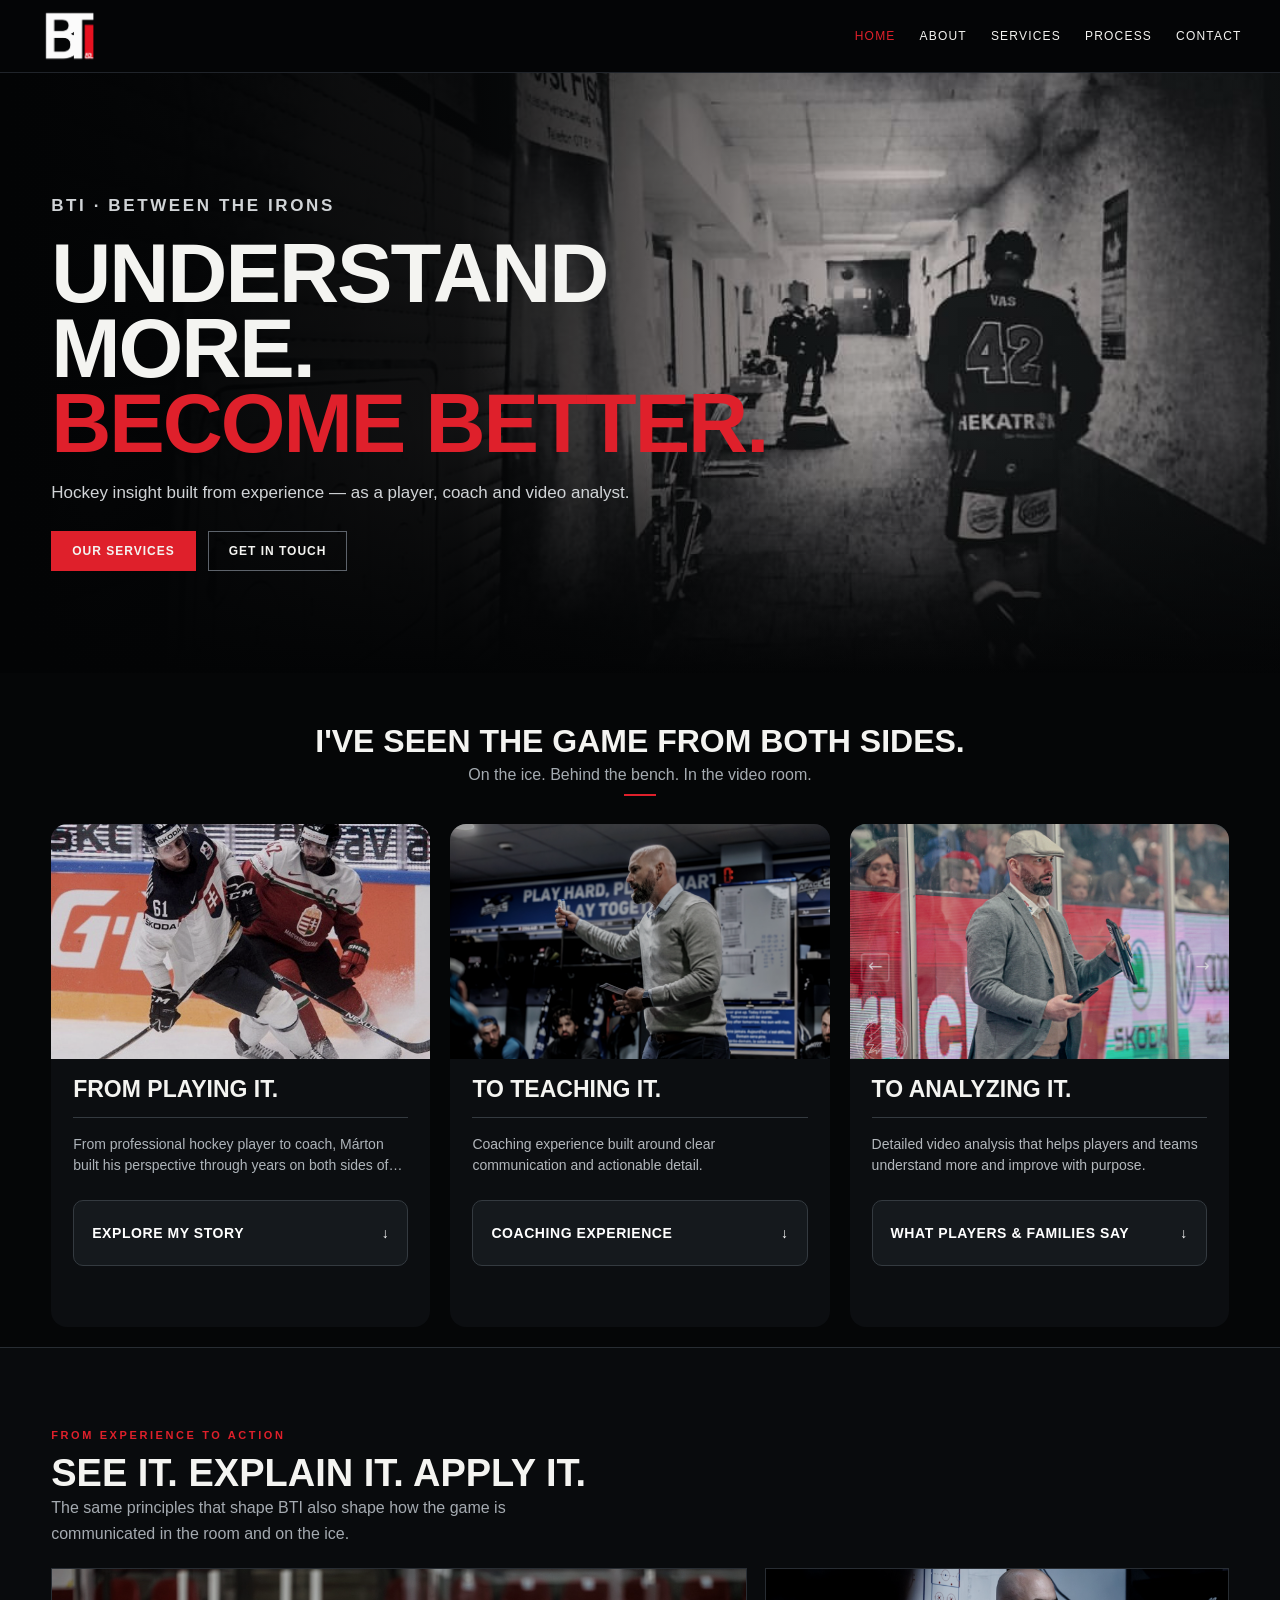
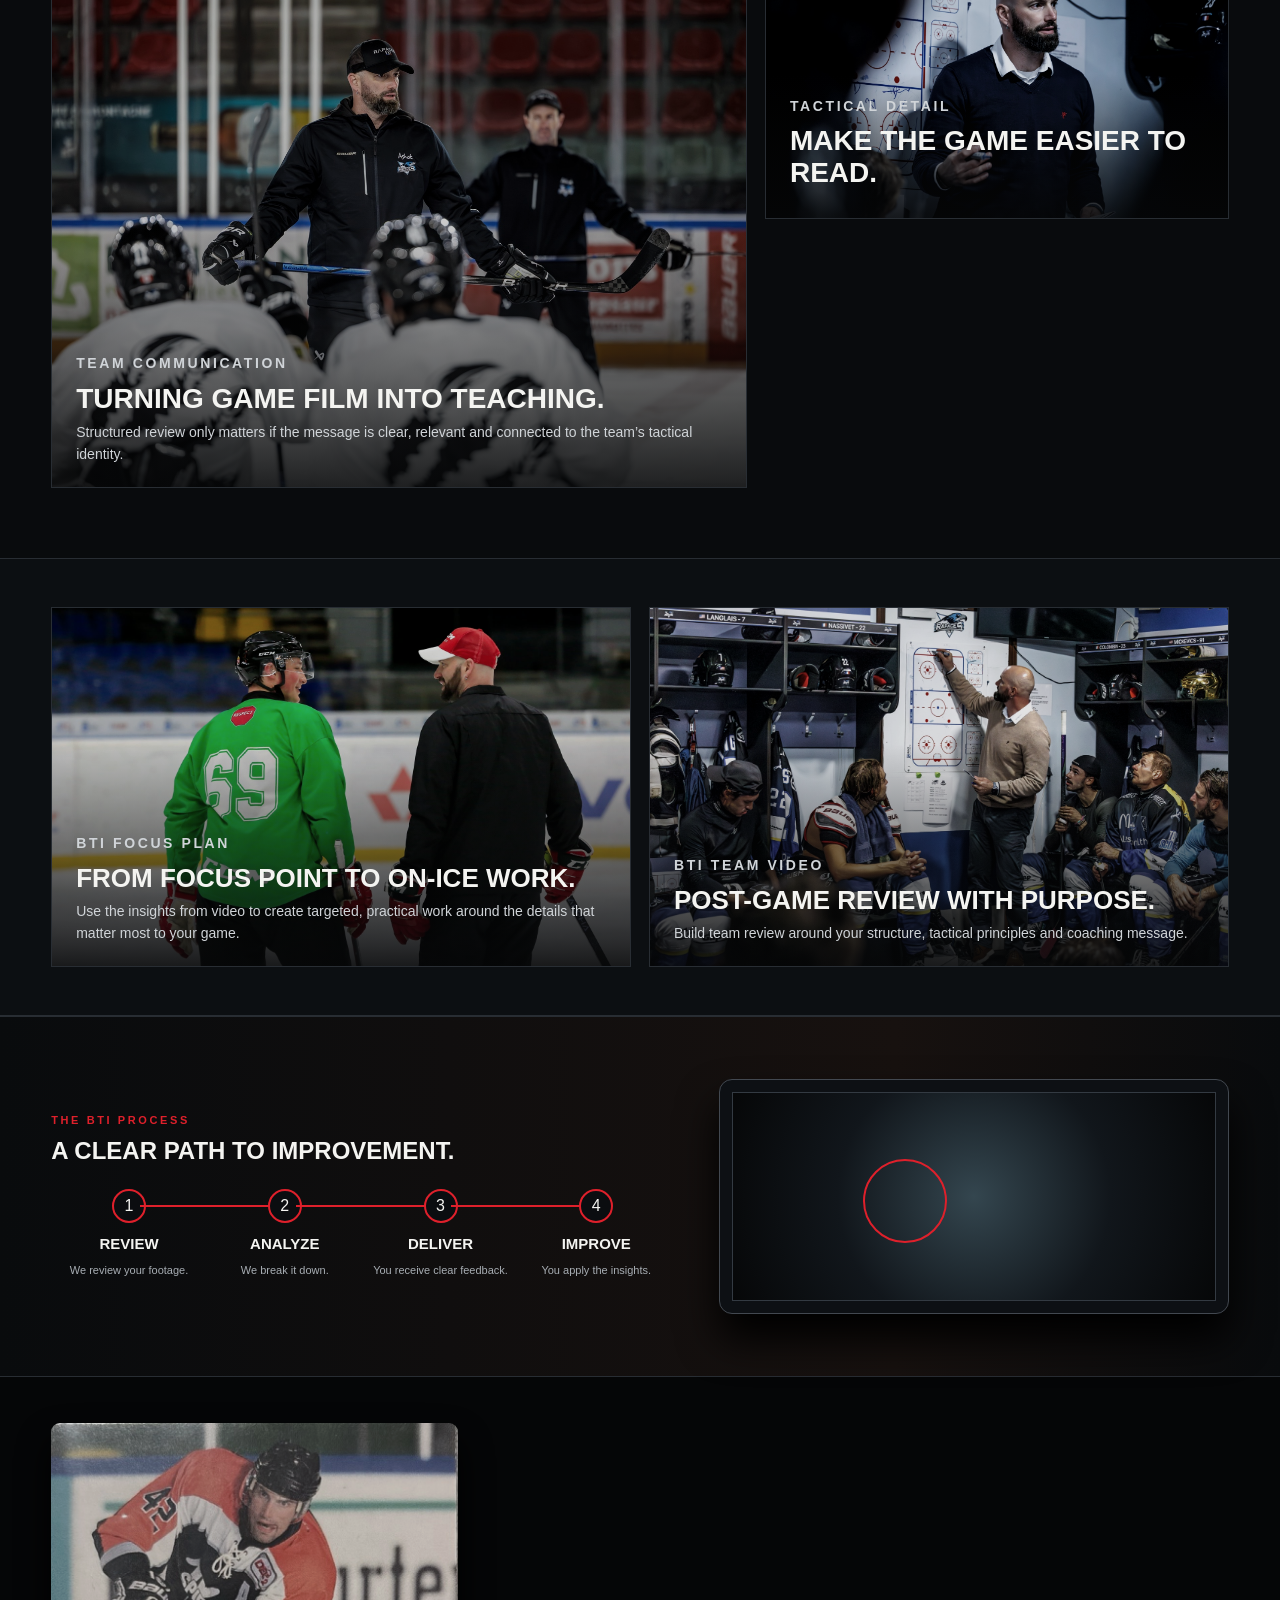
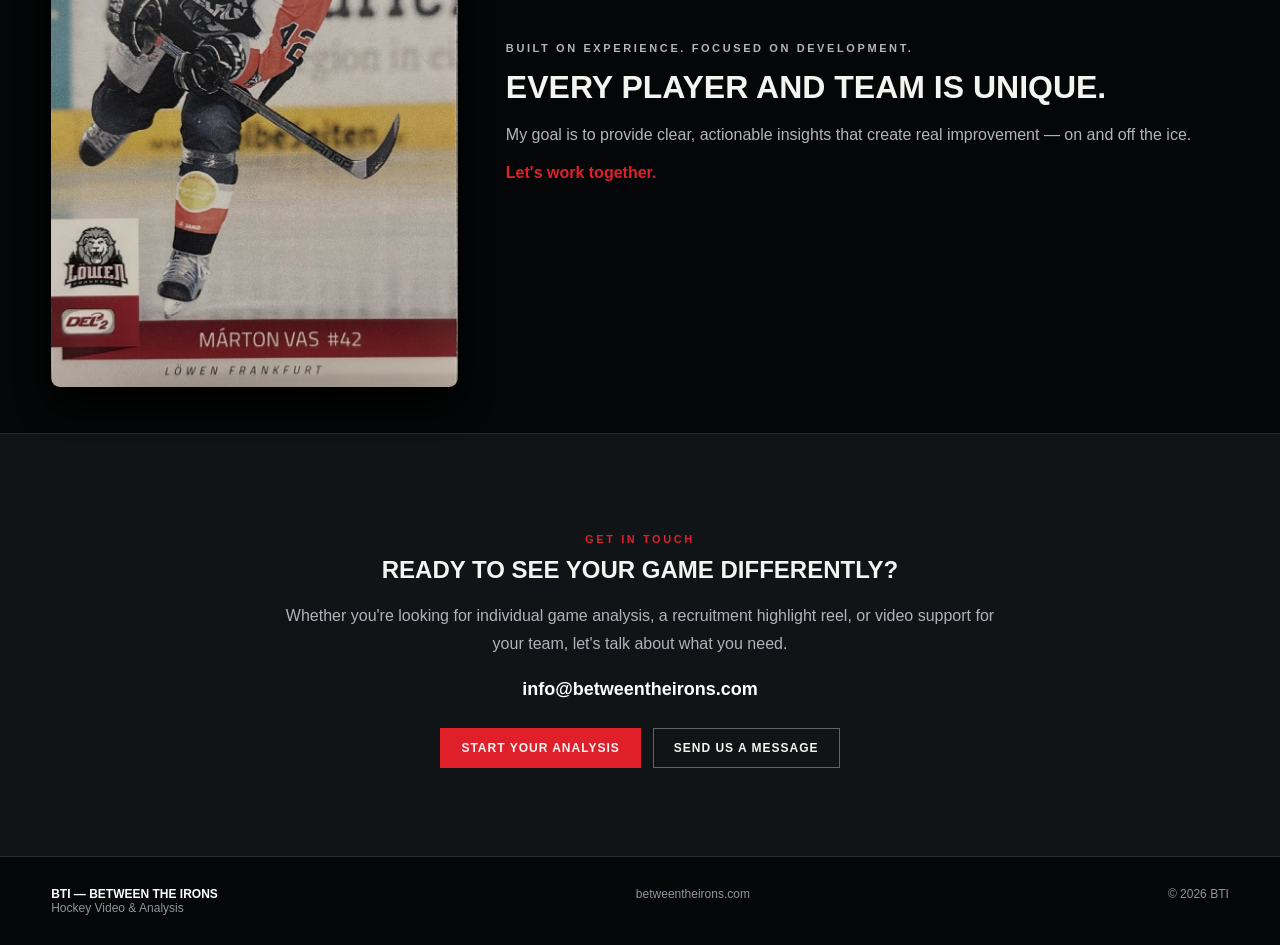
==== commit b318ed64: "services page ho to bti analysis" ====
--- a/index.html
+++ b/index.html
@@ -455,7 +455,7 @@
       </div>
     </section> -->
     <!-- How It Works -->
-    <section class="how-it-works" id="how-it-works">
+    <!-- <section class="how-it-works" id="how-it-works">
       <div class="how-wrap">
         <div class="how-eyebrow">HOW IT WORKS</div>
         <h2>FROM GAME FOOTAGE TO BETTER DECISIONS.</h2>
@@ -537,7 +537,7 @@
           </div>
         </div>
       </div>
-    </section>
+    </section> -->
     <!-- photos -->
     <section class="service-photo-strip">
       <div class="wrap service-photo-grid">
--- a/css/style.css
+++ b/css/style.css
@@ -0,0 +1,2074 @@
+:root {
+  --red: #df202b;
+  --bg: #050607;
+  --panel: #0d1013;
+  --line: #282d33;
+  --text: #f4f4f1;
+  --muted: #a5abb1
+}
+
+* {
+  box-sizing: border-box
+}
+
+html {
+  scroll-behavior: smooth
+}
+
+body {
+  margin: 0;
+  background: var(--bg);
+  color: var(--text);
+  font-family: Arial, Helvetica, sans-serif
+}
+
+a {
+  color: inherit;
+  text-decoration: none
+}
+
+.wrap {
+  width: min(1180px, 92vw);
+  margin: auto
+}
+
+header {
+  position: sticky;
+  top: 0;
+  z-index: 20;
+  background: rgba(5, 6, 7, .95);
+  border-bottom: 1px solid #20242a;
+  backdrop-filter: blur(10px)
+}
+
+.nav {
+  height: 72px;
+  display: flex;
+  align-items: center;
+  gap: 28px;
+  width: min(1240px, 94vw);
+  margin: auto
+}
+
+.brand {
+  display: flex;
+  align-items: center;
+  margin-right: auto;
+  height: 64px
+}
+
+.brand img {
+  display: block;
+  width: auto;
+  height: 58px;
+  max-width: 230px;
+  object-fit: contain
+}
+
+nav {
+  display: flex;
+  gap: 24px;
+  font-size: 12px;
+  letter-spacing: 1.2px;
+  text-transform: uppercase
+}
+
+nav a:hover {
+  color: var(--red)
+}
+
+nav a.active {
+  color: var(--red)
+}
+
+.btn {
+  display: inline-block;
+  padding: 12px 20px;
+  border: 1px solid #5d636b;
+  font-size: 12px;
+  font-weight: 800;
+  letter-spacing: 1px;
+  text-transform: uppercase
+}
+
+.btn.red {
+  background: var(--red);
+  border-color: var(--red)
+}
+
+.hero {
+  min-height: 600px;
+  position: relative;
+  display: flex;
+  align-items: center;
+  overflow: hidden
+}
+
+.hero>img {
+  position: absolute;
+  inset: 0;
+  width: 100%;
+  height: 100%;
+  object-fit: cover;
+  object-position: center 45%;
+  filter: grayscale(1) contrast(1.07) brightness(.63)
+}
+
+.hero:after {
+  content: "";
+  position: absolute;
+  inset: 0;
+  background: linear-gradient(90deg, #030405 0%, rgba(3, 4, 5, .94) 36%, rgba(3, 4, 5, .2) 70%, rgba(3, 4, 5, .55)), linear-gradient(0deg, #050607 0%, transparent 40%)
+}
+
+.hero .wrap {
+  position: relative;
+  z-index: 2
+}
+
+.eyebrow {
+  color: var(--red);
+  font-size: 11px;
+  font-weight: 800;
+  letter-spacing: 2.6px;
+  text-transform: uppercase
+}
+
+h1,
+h2,
+h3 {
+  margin: 0;
+  text-transform: uppercase
+}
+
+h1 {
+  font-size: clamp(56px, 6.5vw, 92px);
+  line-height: .9;
+  letter-spacing: -2px;
+  max-width: 720px
+}
+
+h1 em,
+h2 em {
+  color: var(--red);
+  font-style: normal
+}
+
+.hero p {
+  max-width: 610px;
+  font-size: 17px;
+  line-height: 1.65;
+  color: #d1d4d7
+}
+
+.actions {
+  display: flex;
+  gap: 12px;
+  margin-top: 24px
+}
+
+.intro {
+  padding: 50px 0 18px;
+  text-align: center;
+  /* border-bottom: 1px solid var(--line) */
+}
+
+.intro h2 {
+  font-size: 32px
+}
+
+.intro p {
+  color: var(--muted);
+  margin: 6px 0
+}
+
+.redline {
+  width: 32px;
+  height: 2px;
+  background: var(--red);
+  margin: 10px auto
+}
+
+.triple {
+  display: grid;
+  grid-template-columns: repeat(3, 1fr);
+  /* border-bottom: 1px solid var(--red); */
+  column-gap: 20px;
+
+  /* background-color: var(--red); */
+}
+
+.tile {
+  background: #0c0e11;
+  margin-bottom: 20px;
+    border-radius: 16px;
+  overflow: hidden;
+  /* border-right: 1px solid var(--red) */
+}
+
+.tile:last-child {
+  border-right: 0
+}
+
+.imgbox {
+  width: 100%;
+  height: 100%;
+  overflow: hidden;
+}
+.imgbox img {
+  width: 100%;
+  height: auto;
+  max-width: 100%;
+  object-fit: cover;
+  object-position: top center;
+}
+
+.tile .imgbox {
+  height: 235px;
+  width: 100%;
+  overflow: hidden;
+  background: #0c0e11;
+
+}
+
+.tile img {
+  width: 100%;
+  height: 100%;
+  object-fit: cover;
+  object-position: center;
+}
+
+.tile.playing .tile img {
+  object-position: center 8%
+}
+
+.tile.teaching .tileimg {
+  object-position: center 44%
+}
+
+.tile.analyzing .tileimg {
+  object-position: center 22%
+}
+
+.tilecopy {
+  padding: 17px 22px 22px
+}
+
+.tilecopy h3 {
+  font-size: 23px
+}
+
+.tilecopy p {
+  font-size: 14px;
+  color: #b3b7bc;
+  line-height: 1.5
+}
+
+.row {
+  display: flex;
+  gap: 14px
+}
+
+.ico {
+  color: var(--red);
+  font-size: 27px;
+  min-width: 34px
+}
+
+.section {
+  padding: 68px 0
+}
+
+.section-title {
+  justify-content: space-between;
+  align-items: end;
+  gap: 30px;
+  margin-bottom: 22px
+}
+
+.section-title h2 {
+  font-size: 38px
+}
+
+.section-title a {
+  color: var(--red);
+  font-size: 11px;
+  font-weight: 800;
+  text-transform: uppercase
+}
+
+.cards {
+  display: grid;
+  grid-template-columns: repeat(5, 1fr);
+  gap: 12px
+}
+
+.card {
+  min-height: 190px;
+  padding: 20px;
+  background: linear-gradient(145deg, #14171b, #0c0e11);
+  /* border: 1px solid var(--line) */
+}
+
+.card.mental {
+  border-color: #8d1f25
+}
+
+.card h3 {
+  font-size: 19px;
+  margin: 12px 0 7px
+}
+
+.card p {
+  font-size: 13px;
+  line-height: 1.5;
+  color: #b0b5bb;
+  margin: 0
+}
+
+.badge {
+  display: inline-block;
+  padding: 4px 7px;
+  background: var(--red);
+  font-size: 9px;
+  font-weight: 800;
+  border-radius: 3px
+}
+
+.process {
+  padding: 62px 0;
+  border-block: 1px solid var(--line);
+  background: linear-gradient(90deg, #090b0d, #17110f 70%, #090b0d)
+}
+
+.process-grid {
+  display: grid;
+  grid-template-columns: 1.1fr .9fr;
+  gap: 45px;
+  align-items: center
+}
+
+.steps {
+  display: grid;
+  grid-template-columns: repeat(4, 1fr);
+  margin-top: 24px
+}
+
+.step {
+  text-align: center;
+  position: relative
+}
+
+.step:not(:last-child):after {
+  content: "";
+  position: absolute;
+  height: 2px;
+  background: var(--red);
+  left: 57%;
+  right: -43%;
+  top: 16px
+}
+
+.circle {
+  width: 34px;
+  height: 34px;
+  border: 2px solid var(--red);
+  border-radius: 50%;
+  display: grid;
+  place-items: center;
+  margin: 0 auto 12px;
+  background: #0b0d10
+}
+
+.step h3 {
+  font-size: 15px
+}
+
+.step p {
+  font-size: 11px;
+  color: #a7adb3;
+  line-height: 1.45
+}
+
+.laptop {
+  height: 235px;
+  border: 1px solid #424850;
+  border-radius: 13px;
+  background: #0d1014;
+  padding: 12px;
+  box-shadow: 0 25px 40px #000
+}
+
+.screen {
+  height: 100%;
+  background: radial-gradient(circle, #34464f, #11161b 52%, #060708);
+  border: 1px solid #333a42;
+  position: relative
+}
+
+.screen:before {
+  content: "";
+  position: absolute;
+  width: 80px;
+  height: 80px;
+  border: 2px solid var(--red);
+  border-radius: 50%;
+  left: 27%;
+  top: 32%
+}
+
+.experience {
+  display: grid;
+  grid-template-columns: .72fr 1.28fr;
+  gap: 48px;
+  align-items: center;
+  padding: 46px 0
+}
+
+.cardshot {
+  display: flex;
+  justify-content: center
+}
+
+.cardshot img {
+  display: block;
+  width: min(100%, 520px);
+  height: auto;
+  object-fit: contain;
+  border-radius: 9px;
+  box-shadow: 0 18px 35px #000
+}
+
+.experience h2 {
+  font-size: 32px
+}
+
+.experience p {
+  color: #b1b6bc;
+  line-height: 1.65
+}
+
+.cta {
+  color: var(--red);
+  font-weight: 800
+}
+
+footer {
+  border-top: 1px solid var(--line);
+  padding: 30px 0
+}
+
+.footer {
+  display: flex;
+  justify-content: space-between;
+  gap: 20px;
+  color: #8e959c;
+  font-size: 12px
+}
+
+.footer b {
+  color: #fff
+}
+
+/* mobile nav toggle (hamburger) */
+.nav-toggle {
+  display: none;
+  flex-direction: column;
+  justify-content: center;
+  gap: 5px;
+  width: 32px;
+  height: 32px;
+  padding: 0;
+  background: transparent;
+  border: 0;
+  cursor: pointer
+}
+
+.nav-toggle span {
+  display: block;
+  height: 2px;
+  width: 100%;
+  background: var(--text);
+  transition: transform .2s ease, opacity .2s ease
+}
+
+.nav-toggle[aria-expanded="true"] span:nth-child(1) {
+  transform: translateY(7px) rotate(45deg)
+}
+
+.nav-toggle[aria-expanded="true"] span:nth-child(2) {
+  opacity: 0
+}
+
+.nav-toggle[aria-expanded="true"] span:nth-child(3) {
+  transform: translateY(-7px) rotate(-45deg)
+}
+
+/* scroll-reveal fade-in (progressively enhanced: content is visible by default, JS adds the animation) */
+.reveal {
+  opacity: 0;
+  transform: translateY(18px);
+  transition: opacity .6s ease, transform .6s ease
+}
+
+.reveal.is-visible {
+  opacity: 1;
+  transform: none
+}
+
+@media(max-width:950px) {
+  .nav-toggle {
+    display: flex
+  }
+
+  nav {
+    position: fixed;
+    top: 72px;
+    left: 0;
+    right: 0;
+    bottom: 0;
+    flex-direction: column;
+    align-items: flex-start;
+    gap: 0;
+    background: var(--bg);
+    border-top: 1px solid var(--line);
+    padding: 12px 24px;
+    transform: translateY(-8px);
+    opacity: 0;
+    pointer-events: none;
+    transition: opacity .2s ease, transform .2s ease
+  }
+
+  nav.is-open {
+    transform: none;
+    opacity: 1;
+    pointer-events: auto
+  }
+
+  nav a {
+    width: 100%;
+    padding: 16px 0;
+    border-bottom: 1px solid var(--line);
+    font-size: 14px
+  }
+
+  .nav>.btn {
+    display: none
+  }
+  .triple{
+    height: auto;
+    display: flex;
+    flex-direction: column;
+  }
+  .imgbox {
+    height: auto;
+    max-height: 400px;
+  }
+  .imgbox img {
+    width: 100%;
+    height: auto;
+    object-fit: cover;
+    object-position: top center;
+  }
+
+  .triple,
+  .process-grid,
+  .experience {
+    grid-template-columns: 1fr
+  }
+
+  .cards {
+    grid-template-columns: 1fr 1fr
+  }
+
+  .tile {
+    border-right: 0;
+    border-bottom: 1px solid var(--line)
+  }
+}
+
+@media(max-width:620px) {
+  h1 {
+    font-size: 54px
+  }
+
+  .hero {
+    min-height: 620px
+  }
+
+  .hero>img {
+    object-position: 67% center
+  }
+
+  .cards {
+    grid-template-columns: 1fr
+  }
+
+  .actions {
+    flex-direction: column;
+    align-items: flex-start
+  }
+
+  .steps {
+    grid-template-columns: 1fr 1fr;
+    gap: 16px
+  }
+
+  .step:after {
+    display: none
+  }
+
+  .footer {
+    flex-direction: column
+  }
+}
+
+@media(max-width:620px) {
+  .brand {
+    height: 58px
+  }
+
+  .brand img {
+    height: 50px;
+    max-width: 190px
+  }
+}
+
+.service-accordion {
+  display: grid;
+  gap: 12px;
+  margin-top: 22px
+}
+
+.service-item {
+  border: 1px solid var(--line);
+  background: linear-gradient(145deg, #14171b, #0c0e11);
+  overflow: hidden
+}
+
+.service-item.mental-item {
+  border-color: #7c2228
+}
+
+.service-head {
+  width: 100%;
+  min-height: 88px;
+  background: transparent;
+  border: 0;
+  color: var(--text);
+  display: flex;
+  align-items: center;
+  gap: 18px;
+  padding: 20px 24px;
+  text-align: left;
+  cursor: pointer
+}
+
+.service-head:hover {
+  background: rgba(255, 255, 255, .025)
+}
+
+.service-icon {
+  color: var(--red);
+  font-size: 29px;
+  min-width: 38px
+}
+
+.service-title {
+  display: flex;
+  flex-direction: column;
+  gap: 5px;
+  flex: 1
+}
+
+.service-title b {
+  font-size: 20px;
+  letter-spacing: .3px
+}
+
+.service-title small {
+  font-size: 20px;
+  color: #9fa5ad;
+  font-weight: 400
+}
+
+.service-plus {
+  font-size: 30px;
+  color: var(--red);
+  font-weight: 300;
+  transition: transform .25s
+}
+
+.service-badge {
+  font-size: 9px;
+  background: var(--red);
+  padding: 5px 8px;
+  border-radius: 3px;
+  font-weight: 800;
+  letter-spacing: .7px
+}
+
+.service-body {
+  max-height: 0;
+  overflow: hidden;
+  transition: max-height .4s ease;
+  border-top: 1px solid transparent
+}
+
+.service-item.open .service-body {
+  max-height: 900px;
+  border-top-color: var(--line)
+}
+
+.service-item.open .service-plus {
+  transform: rotate(45deg)
+}
+
+.service-copy {
+  padding: 28px 80px 32px
+}
+
+.service-copy h3 {
+  font-size: 26px;
+  margin: 0 0 14px
+}
+
+.service-copy h4 {
+  font-size: 13px;
+  color: var(--red);
+  letter-spacing: 1.5px;
+  text-transform: uppercase;
+  margin: 24px 0 10px
+}
+
+.service-copy p,
+.service-copy li {
+  color: #b1b6bc;
+  line-height: 1.65;
+  font-size: 14px
+}
+
+.service-copy ul {
+  padding-left: 20px;
+  margin: 10px 0
+}
+
+.service-ending {
+  margin-top: 22px !important;
+  color: #e1e3e5 !important
+}
+
+@media(max-width:620px) {
+  .service-head {
+    padding: 18px 15px;
+    gap: 10px
+  }
+
+  .service-title b {
+    font-size: 17px
+  }
+
+  .service-copy {
+    padding: 22px 18px 27px
+  }
+
+  .service-badge {
+    display: none
+  }
+}
+
+
+.service-details {
+  display: grid;
+  gap: 12px;
+  margin-top: 24px
+}
+
+.service-detail {
+  border: 1px solid var(--line);
+  background: linear-gradient(145deg, #14171b, #0c0e11);
+  overflow: hidden
+}
+.addon-detail {
+  border: 1px solid var(--line);
+  background: linear-gradient(145deg, #14171b, #0c0e11);
+  overflow: hidden
+}
+.service-detail.mental {
+  border-color: #7c2228
+}
+.addon-detail.mental {
+  border-color: #7c2228
+}
+.service-detail summary {
+  list-style: none;
+  cursor: pointer;
+  min-height: 88px;
+  display: flex;
+  align-items: center;
+  gap: 18px;
+  padding: 15px 24px
+}
+.addon-detail summary {
+  list-style: none;
+  cursor: pointer;
+  min-height: 60px;
+  display: flex;
+  align-items: center;
+  gap: 18px;
+  padding: 20px 24px
+}
+
+.service-detail summary::-webkit-details-marker {
+  display: none
+}
+.addon-detail summary::-webkit-details-marker {
+  display: none
+}
+.service-detail summary:hover {
+  background: rgba(255, 255, 255, .025)
+}
+.addon-detail summary:hover {
+  background: rgba(255, 255, 255, .025)
+}
+.service-icon {
+  color: var(--red);
+  font-size: 29px;
+  min-width: 38px
+}
+
+.service-title {
+  display: flex;
+  flex-direction: column;
+  gap: 5px;
+  flex: 1
+}
+
+.service-title b {
+  font-size: 20px;
+  letter-spacing: .3px
+}
+
+.service-title small {
+  font-size: 20px;
+  color: #9fa5ad;
+  font-weight: 400
+}
+.service-price {
+  font-size: 20px;
+  color: var(--white);
+  font-weight: 800;
+  letter-spacing: .3px
+}
+
+.service-chevron {
+  font-size: 29px;
+  color: var(--red);
+  transition: transform .2s
+}
+
+.service-detail[open] .service-chevron {
+  transform: rotate(45deg)
+}
+
+.service-badge {
+  font-size: 9px;
+  background: var(--red);
+  padding: 5px 8px;
+  border-radius: 3px;
+  font-weight: 800;
+  letter-spacing: .7px
+}
+
+.service-content {
+  padding: 8px 80px 32px;
+  border-top: 1px solid var(--line)
+}
+
+.service-content h3 {
+  font-size: 26px;
+  margin: 22px 0 14px
+}
+
+.service-content p {
+  color: #b1b6bc;
+  line-height: 1.65;
+  font-size: 14px
+}
+
+.service-content strong {
+  color: #e7e9eb
+}
+
+@media(max-width:620px) {
+  .service-detail summary {
+    padding: 18px 15px;
+    gap: 10px
+  }
+
+  .service-title b {
+    font-size: 17px
+  }
+
+  .service-content {
+    padding: 6px 18px 27px
+  }
+
+  .service-badge {
+    display: none
+  }
+}
+
+
+.service-icon svg {
+  width: 31px;
+  height: 31px;
+  display: block;
+  fill: none;
+  stroke: currentColor;
+  stroke-width: 2.4;
+  stroke-linecap: round;
+  stroke-linejoin: round
+}
+
+
+
+.visual-story {
+  padding: 70px 0;
+  border-top: 1px solid var(--line);
+  background: #090b0d
+}
+
+.visual-grid {
+  display: grid;
+  grid-template-columns: 1.2fr .8fr;
+  gap: 18px
+}
+
+.visual-main,
+.visual-side {
+  position: relative;
+  overflow: hidden;
+  border: 1px solid var(--line);
+  background: #0d1013
+}
+
+.visual-main {
+  min-height: 520px
+}
+
+.visual-side {
+  min-height: 250px
+}
+
+.visual-stack {
+  display: grid;
+  grid-template-rows: 1fr 1fr;
+  gap: 18px
+}
+
+.visual-main img,
+.visual-side img {
+  position: absolute;
+  inset: 0;
+  width: 100%;
+  height: 100%;
+  object-fit: cover
+}
+
+.visual-main:after,
+.visual-side:after {
+  content: "";
+  position: absolute;
+  inset: 0;
+  background: linear-gradient(0deg, rgba(5, 6, 7, .86), transparent 58%)
+}
+
+.visual-caption {
+  position: absolute;
+  z-index: 2;
+  left: 24px;
+  right: 24px;
+  bottom: 22px
+}
+
+.visual-caption .eyebrow {
+  margin: 0 0 8px
+}
+
+.visual-caption h3 {
+  font-size: 28px;
+  margin: 0 0 7px
+}
+
+.visual-caption p {
+  margin: 0;
+  color: #d0d4d8;
+  line-height: 1.55;
+  max-width: 680px;
+  font-size: 14px
+}
+
+.service-photo-strip {
+  padding: 48px 0;
+  background: #0c0f12;
+  border-top: 1px solid var(--line);
+  border-bottom: 1px solid var(--line)
+}
+
+.service-photo-grid {
+  display: grid;
+  grid-template-columns: 1fr 1fr;
+  gap: 18px
+}
+
+.service-photo {
+  position: relative;
+  min-height: 360px;
+  overflow: hidden;
+  border: 1px solid var(--line)
+}
+
+.service-photo img {
+  position: absolute;
+  inset: 0;
+  width: 100%;
+  height: 100%;
+  object-fit: cover
+}
+
+.service-photo:after {
+  content: "";
+  position: absolute;
+  inset: 0;
+  background: linear-gradient(0deg, rgba(5, 6, 7, .9), transparent 62%)
+}
+
+.service-photo .visual-caption h3 {
+  font-size: 26px
+}
+
+@media(max-width:900px) {
+
+  .visual-grid,
+  .service-photo-grid {
+    grid-template-columns: 1fr
+  }
+
+  .visual-main {
+    min-height: 440px
+  }
+
+  .visual-stack {
+    grid-template-rows: auto
+  }
+
+  .visual-side {
+    min-height: 320px
+  }
+}
+
+
+/* BTI PRICING */
+.pricing-label {
+  margin: 30px 0 14px;
+  color: #fff;
+  font-size: 12px;
+  font-weight: 800;
+  letter-spacing: 1.5px;
+  text-transform: uppercase
+}
+
+.pricing-grid {
+  display: grid;
+  grid-template-columns: repeat(3, 1fr);
+  gap: 12px;
+  margin: 0 0 18px
+}
+
+.price-card {
+  position: relative;
+  border: 1px solid var(--line);
+  background: #0a0c0f;
+  padding: 20px;
+  min-height: 205px
+}
+
+.price-card.popular {
+  border-color: var(--red)
+}
+
+.price-badge {
+  position: absolute;
+  right: 12px;
+  top: 12px;
+  background: var(--red);
+  color: #fff;
+  font-size: 8px;
+  font-weight: 800;
+  letter-spacing: .8px;
+  padding: 5px 7px;
+  border-radius: 3px
+}
+
+.price-card h4 {
+  margin: 0 0 7px !important;
+  color: #fff !important;
+  font-size: 15px !important;
+  letter-spacing: .4px !important;
+  text-transform: none !important
+}
+
+.price {
+  font-size: 28px;
+  font-weight: 900;
+  color: #fff;
+  margin: 5px 0 12px
+}
+
+.price-card p {
+  font-size: 12px !important;
+  margin: 5px 0 !important
+}
+
+.price-card ul {
+  margin: 12px 0 0;
+  padding-left: 18px
+}
+
+.price-card li {
+  font-size: 12px !important;
+  line-height: 1.55 !important;
+  margin: 3px 0
+}
+
+.price-note {
+  border-left: 2px solid var(--red);
+  padding: 12px 15px;
+  margin: 18px 0 6px;
+  background: rgba(255, 255, 255, .02)
+}
+
+.price-note b {
+  color: #fff
+}
+
+.price-action {
+  display: inline-block;
+  margin-top: 13px;
+  padding: 9px 13px;
+  border: 1px solid var(--red);
+  color: #fff;
+  text-decoration: none;
+  font-size: 10px;
+  font-weight: 800;
+  letter-spacing: .8px;
+  text-transform: uppercase
+}
+
+.price-action:hover {
+  background: var(--red)
+}
+
+@media(max-width:850px) {
+  .pricing-grid {
+    grid-template-columns: 1fr
+  }
+
+  .price-card {
+    min-height: 0
+  }
+}
+
+/* ABOUT EXPERIENCE STATS */
+.about-stats {
+  display: grid;
+  grid-template-columns: repeat(4, 1fr);
+  gap: 1px;
+  margin: 34px 0 8px;
+  background: var(--line);
+  border: 1px solid var(--line)
+}
+
+.about-stat {
+  background: #090b0e;
+  padding: 22px 16px;
+  text-align: center
+}
+
+.about-stat strong {
+  display: block;
+  color: #fff;
+  font-size: 18px;
+  letter-spacing: .7px;
+  margin-bottom: 6px
+}
+
+.about-stat span {
+  display: block;
+  color: #8e969f;
+  font-size: 10px;
+  letter-spacing: 1px;
+  text-transform: uppercase
+}
+
+@media(max-width:850px) {
+  .about-stats {
+    grid-template-columns: repeat(2, 1fr)
+  }
+}
+
+/* PLAYING + COACHING EXPERIENCE */
+.experience-groups {
+  margin-top: 36px
+}
+
+.experience-group {
+  margin-top: 28px
+}
+
+.experience-title {
+  color: #fff;
+  font-size: 12px;
+  font-weight: 900;
+  letter-spacing: 1.8px;
+  text-transform: uppercase;
+  margin: 0 0 12px
+}
+
+.coaching-experience {
+  padding-top: 6px
+}
+
+.coaching-experience>p {
+  max-width: 900px
+}
+
+.coaching-stats {
+  margin-top: 24px
+}
+
+/* COLLAPSIBLE ABOUT */
+.about-details {
+  margin-top: 18px;
+  border-top: 1px solid var(--line);
+  border-bottom: 1px solid var(--line)
+}
+
+.about-summary {
+  list-style: none;
+  cursor: pointer;
+  padding: 25px 0;
+  outline: none
+}
+
+.about-summary::-webkit-details-marker {
+  display: none
+}
+
+.about-summary-inner {
+  display: grid;
+  grid-template-columns: minmax(0, 1fr) auto;
+  gap: 28px;
+  align-items: center
+}
+
+.about-kicker {
+  color: #fff;
+  font-size: 13px;
+  font-weight: 900;
+  letter-spacing: 1.7px;
+  margin-bottom: 9px
+}
+
+.about-summary p {
+  margin: 0 !important;
+  max-width: 760px;
+  color: #9ba2aa !important;
+  font-size: 14px !important;
+  line-height: 1.65 !important
+}
+
+.about-open-label {
+  white-space: nowrap;
+  color: #fff;
+  font-size: 10px;
+  font-weight: 900;
+  letter-spacing: 1.2px;
+  border: 1px solid var(--line);
+  padding: 11px 14px
+}
+
+.about-arrow {
+  display: inline-block;
+  margin-left: 7px;
+  transition: transform .2s ease
+}
+
+.about-details[open] .about-arrow {
+  transform: rotate(180deg)
+}
+
+.about-dropdown-body {
+  padding: 8px 0 34px
+}
+
+.about-dropdown-body>h3 {
+  margin-top: 18px !important
+}
+
+@media(max-width:720px) {
+  .about-summary-inner {
+    grid-template-columns: 1fr
+  }
+
+  .about-open-label {
+    justify-self: start
+  }
+}
+
+/* COACHING EXPERIENCE UNDER TEACHING IT */
+.teaching-coaching-details {
+  margin-top: 18px;
+  border-top: 1px solid var(--line);
+  border-bottom: 1px solid var(--line)
+}
+
+.teaching-coaching-summary {
+  list-style: none;
+  cursor: pointer;
+  display: flex;
+  justify-content: space-between;
+  align-items: center;
+  gap: 18px;
+  padding: 15px 0;
+  color: #fff;
+  font-size: 10px;
+  font-weight: 900;
+  letter-spacing: 1.3px
+}
+
+.teaching-coaching-summary::-webkit-details-marker {
+  display: none
+}
+
+.teaching-coaching-arrow {
+  transition: transform .2s ease
+}
+
+.teaching-coaching-details[open] .teaching-coaching-arrow {
+  transform: rotate(180deg)
+}
+
+
+.teaching-coaching-body {
+  padding: 4px 0 18px
+}
+
+.teaching-coaching-body p {
+  font-size: 13px;
+  line-height: 1.65;
+  color: #a3abb3;
+  margin: 0 0 12px
+}
+
+.teaching-coaching-body .about-stats {
+  margin-top: 20px
+}
+
+
+/* WHAT PLAYERS AND FAMILIES SAY UNDER TO ANALIZE IT */
+.analyzing-testimonials-details {
+  margin-top: 18px;
+  border-top: 1px solid var(--line);
+  border-bottom: 1px solid var(--line)
+}
+
+.analyzing-testimonials-summary {
+  list-style: none;
+  cursor: pointer;
+  display: flex;
+  justify-content: space-between;
+  align-items: center;
+  gap: 18px;
+  padding: 15px 0;
+  color: #fff;
+  font-size: 10px;
+  font-weight: 900;
+  letter-spacing: 1.3px
+}
+
+.analyzing-testimonials-summary::-webkit-details-marker {
+  display: none
+}
+
+.analyzing-testimonials-arrow {
+  transition: transform .2s ease
+}
+
+.analyzing-testimonials-details[open] .analyzing-testimonials-arrow {
+  transform: rotate(180deg)
+}
+
+
+.analyzing-testimonials-body {
+  padding: 4px 0 18px
+}
+
+.analyzing-testimonials-body p {
+  font-size: 13px;
+  line-height: 1.65;
+  color: #a3abb3;
+  margin: 0 0 12px
+}
+
+.analyzing-testimonials-body .about-stats {
+  margin-top: 20px
+}
+
+
+/* ABOUT SUMMARY — wider text with action below */
+.about-summary-inner {
+  display: flex !important;
+  flex-direction: column !important;
+  align-items: flex-start !important;
+  gap: 16px !important;
+}
+
+.about-summary p {
+  max-width: none !important;
+  width: 100% !important;
+}
+
+.about-open-label {
+  align-self: flex-start !important;
+  margin-top: 2px !important;
+}
+
+
+
+/* Subtle polish — original BTI design preserved */
+.service-detail {
+  transition: border-color .2s ease, box-shadow .2s ease, transform .2s ease;
+}
+
+.service-detail:hover {
+  border-color: #383e45;
+  box-shadow: 0 10px 28px rgba(0, 0, 0, .12);
+}
+
+.service-detail summary {
+  transition: background .2s ease;
+}
+
+.price-card {
+  transition: border-color .2s ease, box-shadow .2s ease, transform .2s ease;
+}
+
+.price-card:hover {
+  transform: translateY(-2px);
+  border-color: #3b4148;
+  box-shadow: 0 14px 32px rgba(0, 0, 0, .20);
+}
+
+.price-card.popular:hover {
+  border-color: var(--red);
+}
+
+.price-action {
+  transition: background .2s ease, transform .2s ease;
+}
+
+.price-action:hover {
+  transform: translateY(-1px);
+}
+
+/* Package typography — one consistent weight for all descriptions */
+.price-card p,
+.price-card ul,
+.price-card li,
+.price-note,
+.price-note span {
+  font-weight: 400 !important;
+}
+
+.price-card p,
+.price-card li {
+  color: #aeb4ba !important;
+}
+
+.price-note {
+  color: #9ca3aa !important;
+  line-height: 1.62;
+}
+
+.price-note span {
+  color: inherit !important;
+}
+
+/* Slightly cleaner spacing without changing the layout */
+.pricing-grid {
+  gap: 14px;
+}
+
+.price-card {
+  padding: 22px;
+}
+
+.price-card ul {
+  margin-top: 13px;
+}
+
+.service-content {
+  padding-bottom: 36px;
+}
+
+@media(max-width:850px) {
+  .price-card {
+    padding: 20px
+  }
+}
+
+
+
+/* Services dropdown body copy: one consistent font weight */
+.service-content p,
+.service-content li,
+.service-content ul,
+.service-content .price-note,
+.service-content .price-note span {
+  font-weight: 400 !important;
+}
+
+.service-content p strong,
+.service-content p b,
+.service-content li strong,
+.service-content li b {
+  font-weight: 400 !important;
+}
+
+
+
+/* Reposition selected images so the full head stays in frame */
+.tile.analyzing img {
+  object-position: center 22% !important;
+}
+
+.visual-main img {
+  object-position: center 15% !important;
+}
+
+
+
+/* BUILT FROM REAL GAME EXPERIENCE — move the actual image crop down */
+.visual-stack .visual-side:nth-child(2) img {
+  object-position: center 18% !important;
+}
+
+
+
+/* Refined BTI image interaction:
+   calm color by default, noticeably richer on hover.
+*/
+
+/* Supporting photos */
+body img {
+  filter: saturate(72%) brightness(.91) contrast(1.04);
+  opacity: .96;
+  transition:
+    filter .38s ease,
+    opacity .38s ease,
+    transform .38s ease;
+}
+
+/* More noticeable cursor interaction */
+body img:hover,
+*:hover>img {
+  filter: saturate(108%) brightness(1.02) contrast(1.02);
+  opacity: 1;
+  transform: scale(1.025);
+}
+
+/* Prevent the slight zoom from spilling outside image containers */
+.tile,
+.visual-main,
+.visual-side,
+.service-detail,
+.about,
+.testimonial {
+  overflow: hidden;
+}
+
+/* Hero stays fully original */
+.hero img,
+.hero:hover img {
+  filter: none !important;
+  opacity: 1 !important;
+  transform: none !important;
+}
+
+/* Branding stays untouched */
+.logo img,
+.logo:hover img,
+.brand img,
+.brand:hover img {
+  filter: none !important;
+  opacity: 1 !important;
+  transform: none !important;
+}
+
+
+
+.contact-email {
+  margin-top: 16px
+}
+
+.contact-email a {
+  color: #fff;
+  text-decoration: none;
+  font-weight: 600;
+  transition: color .2s ease
+}
+
+.contact-email a:hover {
+  color: var(--red)
+}
+
+
+
+.bti-contact-section {
+  padding: 88px 20px;
+  text-align: center;
+  background: #111417;
+  border-top: 1px solid #252a30;
+}
+
+.bti-contact-inner {
+  max-width: 860px;
+  margin: 0 auto;
+}
+
+.bti-contact-section h2 {
+  margin: 8px 0 0;
+}
+
+.bti-contact-lead {
+  max-width: 720px;
+  margin: 18px auto 0;
+  color: #aeb4ba;
+  line-height: 1.7;
+}
+
+.bti-contact-email {
+  display: inline-block;
+  margin-top: 22px;
+  color: #fff;
+  text-decoration: none;
+  font-weight: 600;
+  font-size: 18px;
+}
+
+.bti-contact-email:hover {
+  color: var(--red);
+}
+
+.bti-contact-actions {
+  display: flex;
+  justify-content: center;
+  flex-wrap: wrap;
+  gap: 12px;
+  margin-top: 28px;
+}
+
+@media(max-width:640px) {
+  .bti-contact-section {
+    padding: 68px 18px
+  }
+
+  .bti-contact-actions {
+    flex-direction: column;
+    align-items: stretch
+  }
+
+  .bti-contact-actions .btn {
+    width: 100%
+  }
+}
+
+
+
+/* Keep the three journey cards aligned and give the intro copy more breathing room */
+@media(min-width:851px) {
+  .tiles {
+    display: grid !important;
+    grid-template-columns: repeat(3, minmax(0, 1fr)) !important;
+    gap: 16px !important;
+    align-items: stretch !important;
+  }
+
+  .tiles>.tile {
+    height: 100% !important;
+  }
+
+  .tiles>.tile>.tilecopy {
+    min-height: 300px !important;
+    height: 100% !important;
+    display: grid !important;
+    grid-template-rows: minmax(0, 1fr) 64px !important;
+  }
+
+  .tiles>.tile>.tilecopy>.row {
+    min-height: 0 !important;
+    height: auto !important;
+    overflow: visible !important;
+  }
+
+  .tile.playing .tilecopy>.about-details,
+  .tile.teaching .tilecopy>.teaching-coaching-details,
+  .tile.analyzing .tilecopy>.analyzing-testimonials-details {
+    grid-row: 2 !important;
+    width: 100% !important;
+    height: 64px !important;
+    min-height: 64px !important;
+    margin: 0 !important;
+    align-self: end !important;
+  }
+
+  .tile.playing .tilecopy>.about-details[open],
+  .tile.teaching .tilecopy>.teaching-coaching-details[open],
+  .tile.analyzing .tilecopy>.analyzing-testimonials-details[open] {
+    height: auto !important;
+  }
+}
+
+/* Same divider under all three titles */
+.tile.playing .tilecopy h3,
+.tile.teaching .tilecopy h3,
+.tile.analyzing .tilecopy h3 {
+  padding-bottom: 14px !important;
+  margin-bottom: 16px !important;
+  border-bottom: 1px solid #343a40 !important;
+}
+
+/* ALL THREE dropdowns: same frame, typography and geometry as Explore My Story */
+.tile.playing .tilecopy>.about-details,
+.tile.teaching .tilecopy>.teaching-coaching-details,
+.tile.analyzing .tilecopy>.analyzing-testimonials-details {
+  border: 1px solid #343a40 !important;
+  border-radius: 10px !important;
+  background: #15191d !important;
+  overflow: hidden !important;
+  box-sizing: border-box !important;
+}
+
+.tile.playing .tilecopy>.about-details>summary,
+.tile.teaching .tilecopy>.teaching-coaching-details>summary,
+.tile.analyzing .tilecopy>.analyzing-testimonials-details>summary {
+  width: 100% !important;
+  min-height: 64px !important;
+  height: 64px !important;
+  padding: 0 18px !important;
+  box-sizing: border-box !important;
+  display: flex !important;
+  align-items: center !important;
+  justify-content: space-between !important;
+  cursor: pointer !important;
+  list-style: none !important;
+  color: #fff !important;
+  font-family: inherit !important;
+  font-size: 14px !important;
+  line-height: 1.2 !important;
+  font-weight: 700 !important;
+  letter-spacing: .04em !important;
+  text-transform: uppercase !important;
+}
+
+.tile.playing .tilecopy>.about-details>summary::-webkit-details-marker,
+.tile.teaching .tilecopy>.teaching-coaching-details>summary::-webkit-details-marker,
+.tile.analyzing .tilecopy>.analyzing-testimonials-details>summary::-webkit-details-marker {
+  display: none !important;
+}
+
+/* Normalize nested wrappers inside the original first two summaries */
+.tile.playing .about-summary-inner,
+.tile.teaching .teaching-coaching-summary {
+  width: 100% !important;
+  min-height: 64px !important;
+  height: 64px !important;
+  display: flex !important;
+  align-items: center !important;
+  box-sizing: border-box !important;
+}
+
+/* Third dropdown content */
+.analyzing-testimonials-content {
+  padding: 18px !important;
+  background: #111519 !important;
+  border-top: 1px solid #343a40 !important;
+}
+
+/* Avoid About intro colliding with preceding copy */
+.about-section,
+.about-wrap,
+.about-content {
+  position: relative;
+  clear: both;
+}
+
+@media(max-width:850px) {
+  .tiles>.tile>.tilecopy {
+    min-height: 0 !important;
+  }
+
+  .tile.playing .tilecopy>.about-details,
+  .tile.teaching .tilecopy>.teaching-coaching-details,
+  .tile.analyzing .tilecopy>.analyzing-testimonials-details {
+    margin-top: 16px !important;
+  }
+}
+
+
+
+@media(min-width:851px) {
+
+  .tile.playing .tilecopy,
+  .tile.teaching .tilecopy,
+  .tile.analyzing .tilecopy {
+    min-height: 268px !important;
+    display: flex !important;
+    flex-direction: column !important;
+  }
+
+  .tile.playing .playing-preview {
+    margin: 6px 0 0 !important;
+    font-size: 14px !important;
+    line-height: 1.5 !important;
+    font-weight: 400 !important;
+    color: #aeb4ba !important;
+    display: -webkit-box !important;
+    -webkit-line-clamp: 2 !important;
+    -webkit-box-orient: vertical !important;
+    overflow: hidden !important;
+  }
+
+  .tile.playing .tilecopy>.about-details,
+  .tile.teaching .tilecopy>.teaching-coaching-details,
+  .tile.analyzing .tilecopy>.analyzing-testimonials-details {
+    margin-top: 10px !important;
+    position: static !important;
+    top: auto !important;
+    height: 64px !important;
+    min-height: 64px !important;
+    flex: 0 0 64px !important;
+  }
+
+  .tile.playing .about-summary,
+  .tile.teaching .teaching-coaching-summary,
+  .tile.analyzing .analyzing-testimonials-summary {
+    height: 64px !important;
+    min-height: 64px !important;
+    box-sizing: border-box !important;
+    display: flex !important;
+    align-items: center !important;
+    justify-content: space-between !important;
+  }
+}
+
+
+
+@media(min-width:851px) {
+  .tile.playing .tilecopy>.about-details {
+    transform: translateY(14px) !important;
+  }
+}
+
+
+
+/* Keep the three buttons aligned, but allow their dropdown content to expand */
+@media(min-width:851px) {
+
+  .tile.playing .tilecopy>.about-details,
+  .tile.teaching .tilecopy>.teaching-coaching-details,
+  .tile.analyzing .tilecopy>.analyzing-testimonials-details {
+    height: auto !important;
+    min-height: 64px !important;
+    flex: 0 0 auto !important;
+    overflow: visible !important;
+  }
+
+  .tile.playing .tilecopy>.about-details {
+    transform: translateY(14px) !important;
+  }
+
+  .tile.playing .about-summary,
+  .tile.teaching .teaching-coaching-summary,
+  .tile.analyzing .analyzing-testimonials-summary {
+    height: 64px !important;
+    min-height: 64px !important;
+  }
+
+  .tile.playing .about-details[open],
+  .tile.teaching .teaching-coaching-details[open],
+  .tile.analyzing .analyzing-testimonials-details[open] {
+    height: auto !important;
+  }
+}
+
+.about-dropdown-body,
+.teaching-coaching-body,
+.analyzing-testimonials-content {
+  overflow: visible !important;
+}
+
+
+
+.analyzing-testimonials-content .bti-added-testimonial {
+  margin-top: 22px;
+}
+
+.analyzing-testimonials-content .bti-added-testimonial .testimonial-quote {
+  margin: 0 0 10px;
+}
+
+
+
+.analyzing-testimonials-content .bti-feedback-card {
+  margin: 0;
+}
+
+.analyzing-testimonials-content .bti-feedback-card+.bti-feedback-card {
+  margin-top: 24px;
+}
+
+.analyzing-testimonials-content .bti-feedback-card .testimonial-quote {
+  margin: 0 0 10px;
+}
+
+
+
+.how-it-works {
+  padding: 86px 0;
+  border-top: 1px solid #24292e;
+  border-bottom: 1px solid #24292e;
+  background: #0f1215;
+}
+
+.how-wrap {
+  width: min(1180px, calc(100% - 40px));
+  margin: 0 auto;
+}
+
+.how-eyebrow {
+  color: #e12b2b;
+  font-size: 12px;
+  font-weight: 800;
+  letter-spacing: .16em;
+  margin-bottom: 10px;
+}
+
+.how-it-works h2 {
+  margin: 0;
+  font-size: clamp(30px, 4vw, 48px);
+  line-height: 1.05;
+  letter-spacing: -.025em;
+}
+
+.how-intro {
+  color: #9ca3aa;
+  margin: 14px 0 42px;
+}
+
+.how-flow-block+.how-flow-block {
+  margin-top: 46px;
+  padding-top: 40px;
+  border-top: 1px solid #272c31;
+}
+
+.how-flow-head {
+  display: flex;
+  align-items: flex-end;
+  justify-content: space-between;
+  gap: 24px;
+  margin-bottom: 18px;
+}
+
+.how-flow-head h3 {
+  margin: 0;
+  font-size: 19px;
+  letter-spacing: .08em;
+}
+
+.how-flow-head p {
+  margin: 0;
+  color: #9299a0;
+  font-size: 14px;
+  text-align: right;
+}
+
+.how-flow {
+  display: grid;
+  grid-template-columns: minmax(0, 1fr) 28px minmax(0, 1fr) 28px minmax(0, 1fr) 28px minmax(0, 1fr) 28px minmax(0, 1fr);
+  align-items: stretch;
+}
+
+.how-step {
+  min-height: 178px;
+  padding: 20px 18px;
+  background: #15191d;
+  border: 1px solid #30363c;
+  border-radius: 10px;
+}
+
+.how-num {
+  color: #e12b2b;
+  font-size: 12px;
+  font-weight: 800;
+  letter-spacing: .12em;
+  margin-bottom: 26px;
+}
+
+.how-step-title {
+  font-size: 13px;
+  font-weight: 800;
+  letter-spacing: .045em;
+  line-height: 1.3;
+}
+
+.how-step p {
+  margin: 9px 0 0;
+  color: #9da4aa;
+  font-size: 13px;
+  line-height: 1.5;
+}
+
+.how-arrow {
+  display: flex;
+  align-items: center;
+  justify-content: center;
+  color: #e12b2b;
+  font-size: 20px;
+}
+
+@media(max-width:900px) {
+  .how-flow-head {
+    display: block;
+  }
+
+  .how-flow-head p {
+    margin-top: 7px;
+    text-align: left;
+  }
+
+  .how-flow {
+    grid-template-columns: 1fr;
+  }
+
+  .how-arrow {
+    height: 30px;
+    transform: rotate(90deg);
+  }
+
+  .how-step {
+    min-height: 0;
+  }
+}
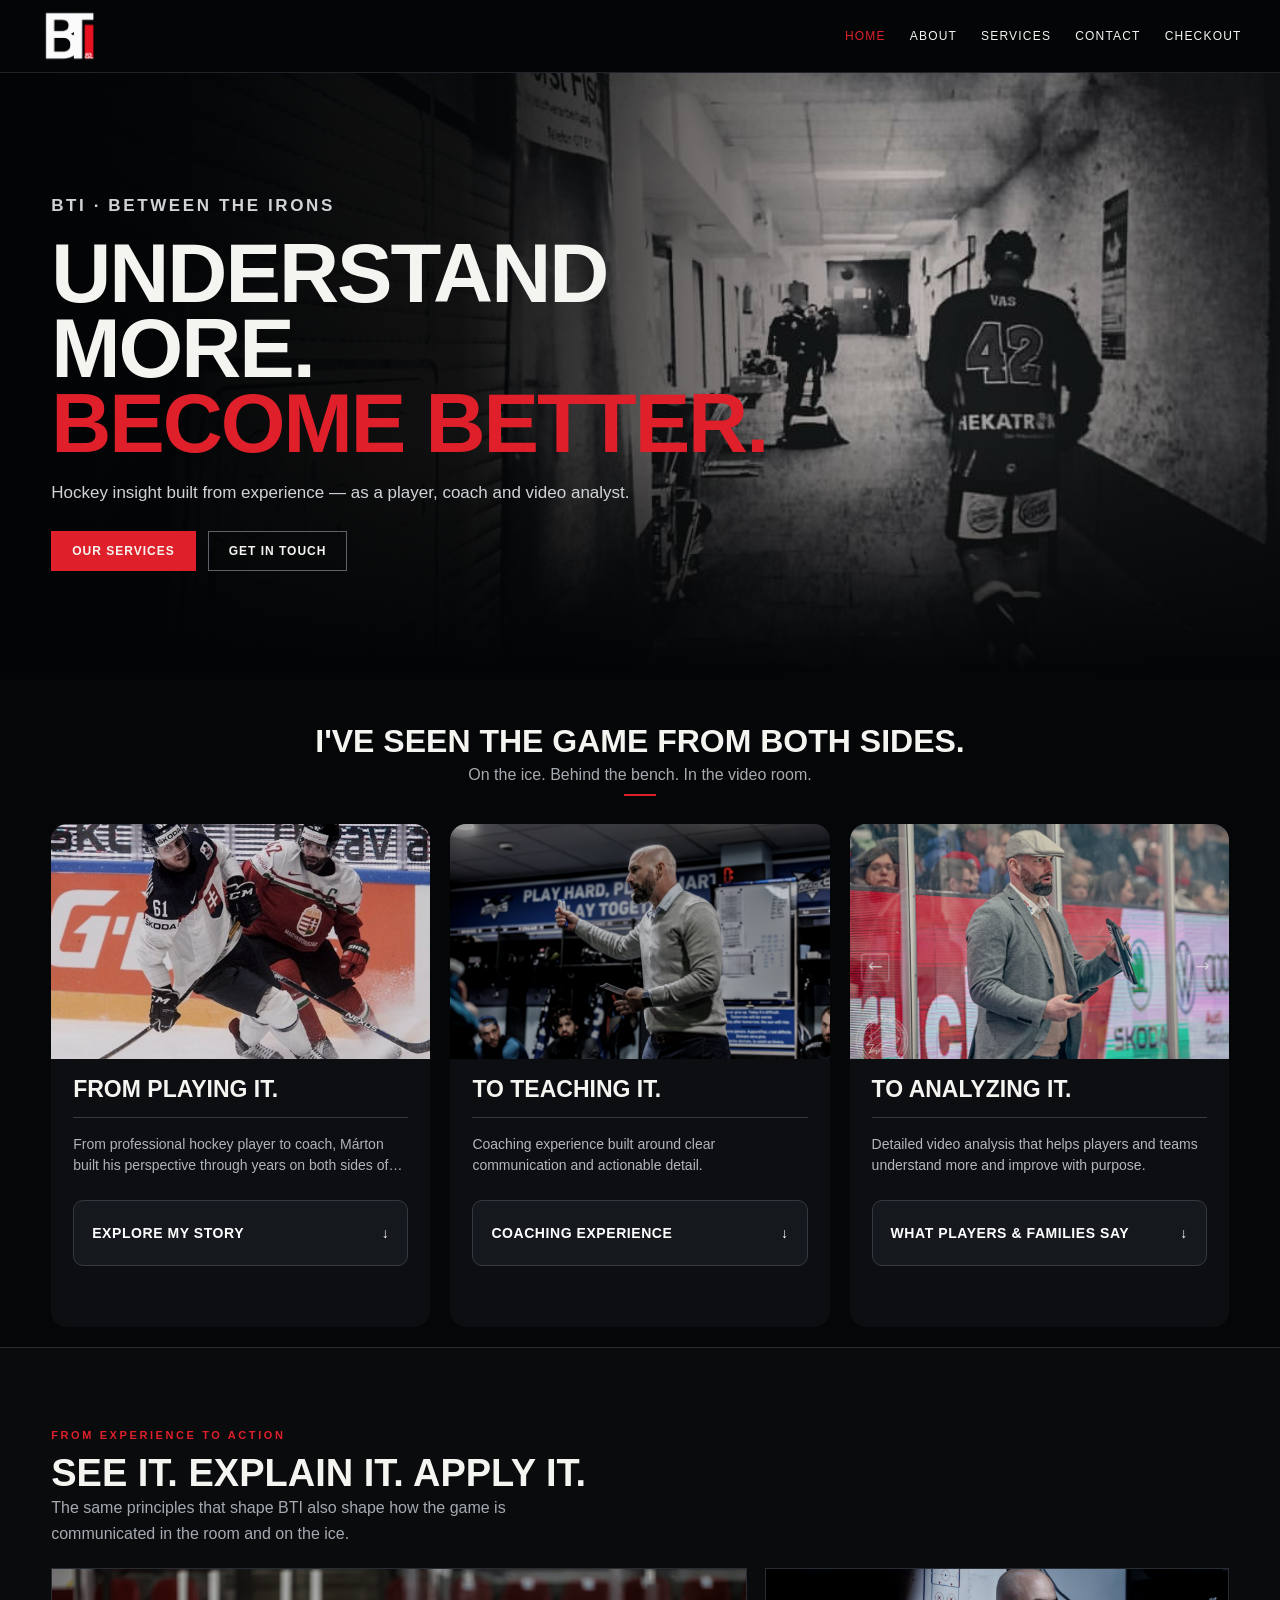
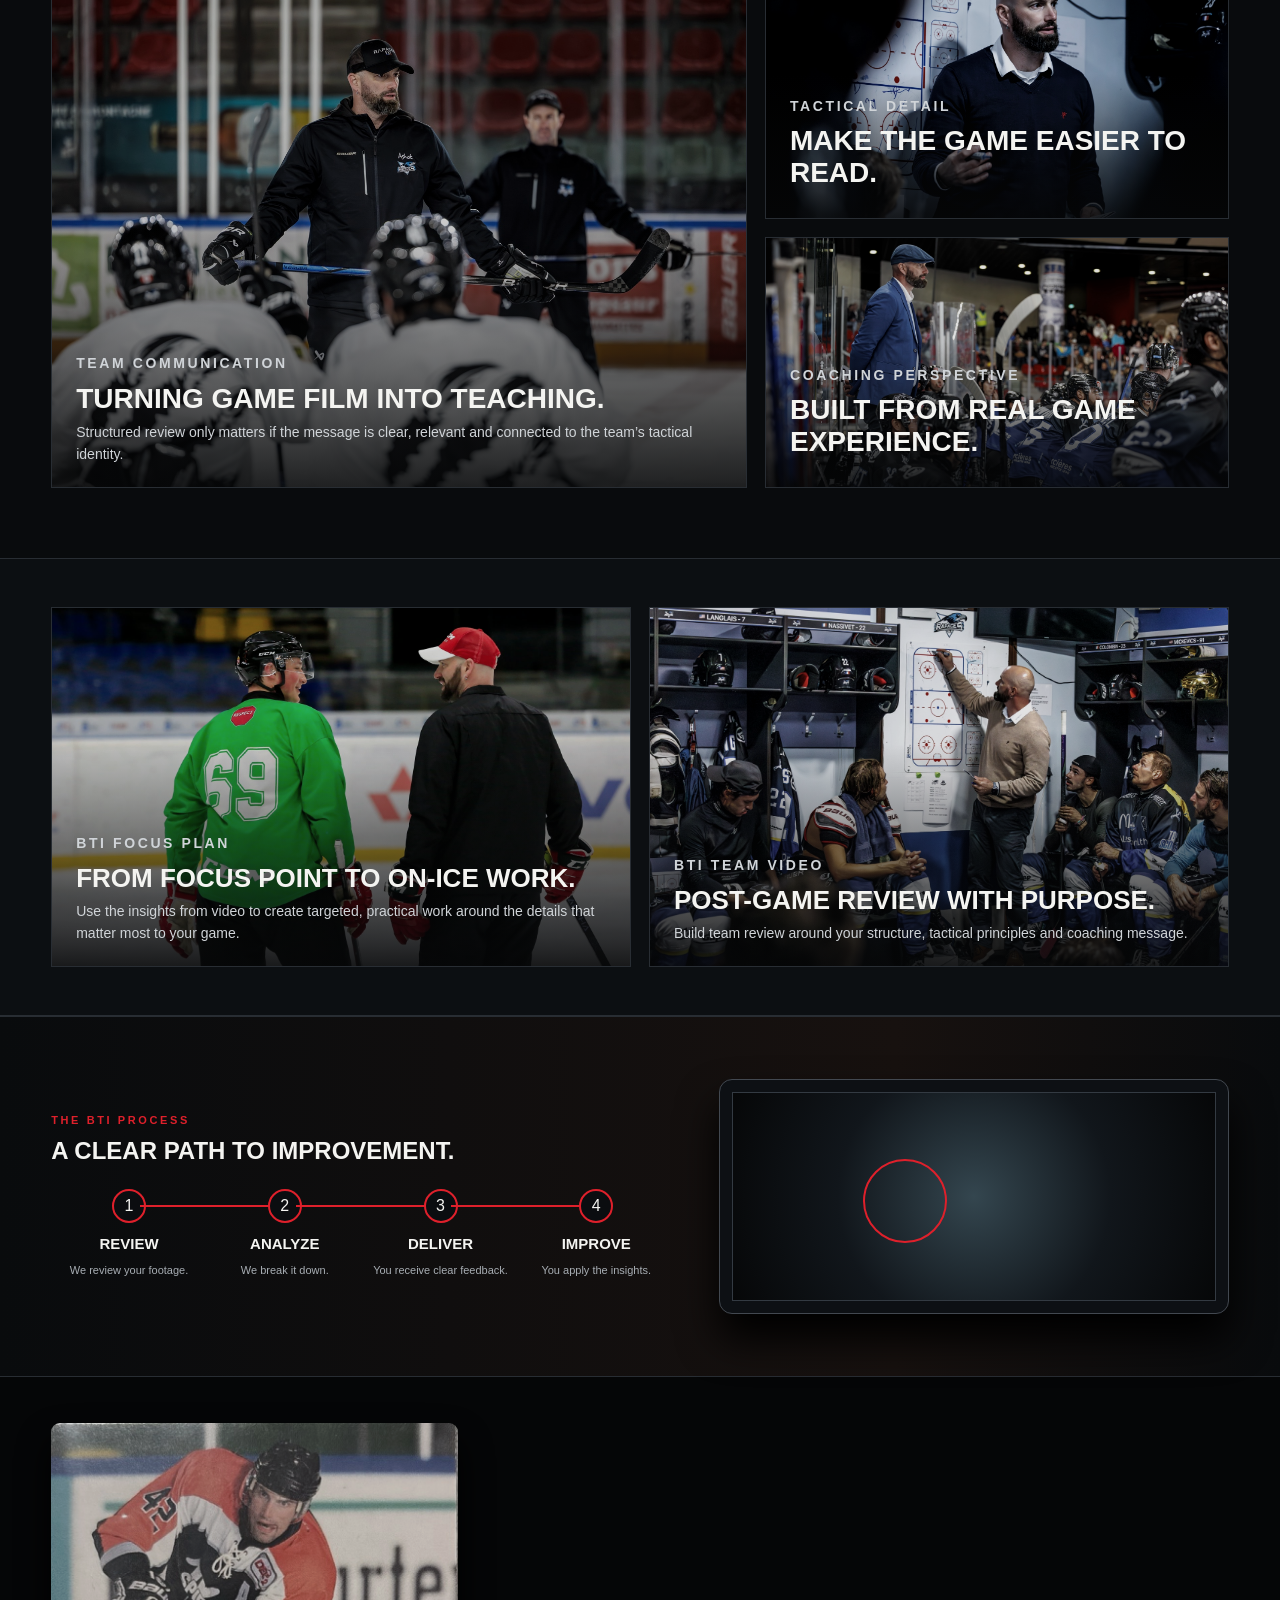
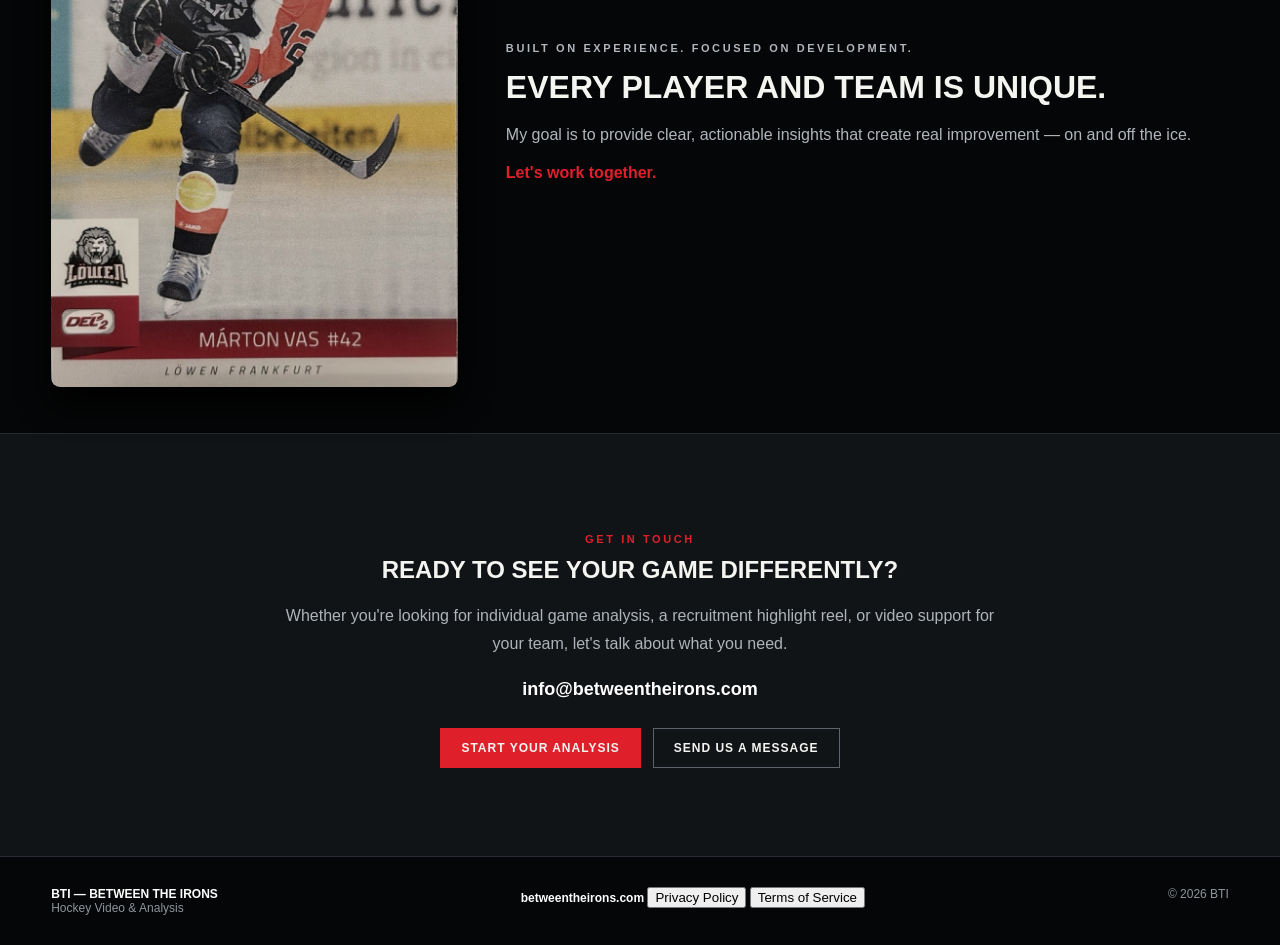
==== commit 453faca3: "checkout page issues" ====
--- a/index.html
+++ b/index.html
@@ -5,19 +5,22 @@
 <head>
   <meta charset="utf-8" />
   <meta content="width=device-width,initial-scale=1" name="viewport" />
+  <link rel="icon" type="image/x-icon" href="images/favicon.ico" />
+
   <title>BTI — Between the Irons</title>
   <meta name="description"
     content="BTI — Between the Irons. Hockey insight built from experience — as a player, coach and video analyst." />
 
   <link rel="stylesheet" href="css/style.css">
+  <script src="js/script.js"></script>
 </head>
 
 <body>
   <header>
     <div class="nav"><a aria-label="BTI" class="brand" href="#home"><img alt="BTI logo" src="images/image-1.png" /></a>
       <nav id="primary-nav"><a href="#home">Home</a><a href="#about">About</a><a href="Services.html">Services</a><a
-          href="#process">Process</a><a href="#contact">Contact</a></nav><button aria-controls="primary-nav"
-        aria-expanded="false" aria-label="Open menu" class="nav-toggle" id="nav-toggle"
+          href="#contact">Contact</a><a href="Checkout.html">Checkout</a></nav><button aria-controls="primary-nav" aria-expanded="false"
+        aria-label="Open menu" class="nav-toggle" id="nav-toggle"
         type="button"><span></span><span></span><span></span></button>
     </div>
   </header>
@@ -623,7 +626,10 @@
   <footer>
     <div class="wrap footer">
       <div><b>BTI — BETWEEN THE IRONS</b><br />Hockey Video &amp; Analysis</div>
-      <div>betweentheirons.com</div>
+      <div><b>betweentheirons.com</b>
+        <button>Privacy Policy</button>
+        <button>Terms of Service</button>
+      </div>
       <div>© 2026 BTI</div>
     </div>
   </footer>
--- a/css/style.css
+++ b/css/style.css
@@ -104,6 +104,19 @@
   overflow: hidden
 }
 
+.hero-content {
+  display: flex;
+  flex-direction: column;
+  align-items: center;
+  justify-content: center;
+  text-align: center;
+  background: rgba(5, 6, 7, .8);
+  max-width: 720px;
+  margin: auto;
+  padding: 24px 0px;
+}
+
+
 .hero>img {
   position: absolute;
   inset: 0;
@@ -201,7 +214,7 @@
 .tile {
   background: #0c0e11;
   margin-bottom: 20px;
-    border-radius: 16px;
+  border-radius: 16px;
   overflow: hidden;
   /* border-right: 1px solid var(--red) */
 }
@@ -215,6 +228,7 @@
   height: 100%;
   overflow: hidden;
 }
+
 .imgbox img {
   width: 100%;
   height: auto;
@@ -514,6 +528,68 @@
 .reveal.is-visible {
   opacity: 1;
   transform: none
+}
+
+
+/* .checkout-container .body {
+  font-family: -apple-system, BlinkMacSystemFont, "Segoe UI", Roboto, Helvetica, Arial, sans-serif;
+  background-color: #f4f5f7;
+  color: #333;
+  margin: 0;
+  padding: 40px 20px;
+} */
+
+.checkout-container {
+  max-width: 500px;
+  margin: 0 auto;
+  background: var(--panel);
+  border-radius: 12px;
+  box-shadow: 0 4px 12px rgba(0, 0, 0, 0.05);
+  padding: 30px;
+}
+
+.checkout-container h2 {
+  margin-top: 0;
+  font-size: 24px;
+  border-bottom: 2px solid #edf2f7;
+  padding-bottom: 15px;
+}
+
+.cart-item {
+  display: flex;
+  justify-content: space-between;
+  align-items: center;
+  padding: 12px 0;
+  border-bottom: 1px dashed #e2e8f0;
+}
+
+.item-name {
+  font-weight: 500;
+}
+
+.item-qty {
+  font-size: 14px;
+  color: #718096;
+  margin-left: 6px;
+}
+
+.item-price {
+  font-weight: 600;
+}
+
+.total-section {
+  display: flex;
+  justify-content: space-between;
+  align-items: center;
+  margin: 20px 0 30px 0;
+  padding-top: 15px;
+  border-top: 2px solid #edf2f7;
+  font-size: 18px;
+  font-weight: 700;
+}
+
+#paypal-button-container {
+  margin-top: 20px;
 }
 
 @media(max-width:950px) {
@@ -555,15 +631,18 @@
   .nav>.btn {
     display: none
   }
-  .triple{
+
+  .triple {
     height: auto;
     display: flex;
     flex-direction: column;
   }
+
   .imgbox {
     height: auto;
     max-height: 400px;
   }
+
   .imgbox img {
     width: 100%;
     height: auto;
@@ -789,17 +868,21 @@
   background: linear-gradient(145deg, #14171b, #0c0e11);
   overflow: hidden
 }
+
 .addon-detail {
   border: 1px solid var(--line);
   background: linear-gradient(145deg, #14171b, #0c0e11);
   overflow: hidden
 }
+
 .service-detail.mental {
   border-color: #7c2228
 }
+
 .addon-detail.mental {
   border-color: #7c2228
 }
+
 .service-detail summary {
   list-style: none;
   cursor: pointer;
@@ -809,10 +892,11 @@
   gap: 18px;
   padding: 15px 24px
 }
+
 .addon-detail summary {
   list-style: none;
   cursor: pointer;
-  min-height: 60px;
+  max-height: 60px;
   display: flex;
   align-items: center;
   gap: 18px;
@@ -822,15 +906,19 @@
 .service-detail summary::-webkit-details-marker {
   display: none
 }
+
 .addon-detail summary::-webkit-details-marker {
   display: none
 }
+
 .service-detail summary:hover {
   background: rgba(255, 255, 255, .025)
 }
+
 .addon-detail summary:hover {
   background: rgba(255, 255, 255, .025)
 }
+
 .service-icon {
   color: var(--red);
   font-size: 29px;
@@ -854,6 +942,7 @@
   color: #9fa5ad;
   font-weight: 400
 }
+
 .service-price {
   font-size: 20px;
   color: var(--white);
@@ -885,6 +974,18 @@
   border-top: 1px solid var(--line)
 }
 
+.service-content .sideways {
+  display: flex;
+  /* border-top: 1px solid var(--line) */
+}
+
+.sideways p {
+  padding-right: 50px;
+  color: #b1b6bc;
+  line-height: 1.65;
+  font-size: 14px
+}
+
 .service-content h3 {
   font-size: 26px;
   margin: 22px 0 14px
@@ -902,6 +1003,11 @@
 
 @media(max-width:620px) {
   .service-detail summary {
+    padding: 18px 15px;
+    gap: 10px
+  }
+
+  .addon-detail summary {
     padding: 18px 15px;
     gap: 10px
   }
@@ -1093,6 +1199,25 @@
   padding: 20px;
   min-height: 205px
 }
+
+.price-card-addon {
+  position: relative;
+  border: 1px solid var(--line);
+  background: #0a0c0f;
+  padding: 20px;
+  min-height: 205px
+}
+
+.price-card.addon p {
+  font-size: 12px !important;
+  margin: 5px 0 !important
+}
+
+.price-card.addon small {
+  font-size: 12px !important;
+  margin: 5px 0 !important
+}
+
 
 .price-card.popular {
   border-color: var(--red)
@@ -1175,6 +1300,10 @@
     grid-template-columns: 1fr
   }
 
+  .sideways {
+    flex-direction: column;
+  }
+
   .price-card {
     min-height: 0
   }
@@ -1318,6 +1447,7 @@
 }
 
 @media(max-width:720px) {
+
   .about-summary-inner {
     grid-template-columns: 1fr
   }
@@ -2012,11 +2142,15 @@
 }
 
 .how-step {
-  min-height: 178px;
+  min-height: 17px;
   padding: 20px 18px;
   background: #15191d;
   border: 1px solid #30363c;
   border-radius: 10px;
+  display: flex;
+  justify-content: center;
+  align-items: center;
+
 }
 
 .how-num {
@@ -2024,7 +2158,7 @@
   font-size: 12px;
   font-weight: 800;
   letter-spacing: .12em;
-  margin-bottom: 26px;
+  margin-right: 10px;
 }
 
 .how-step-title {
